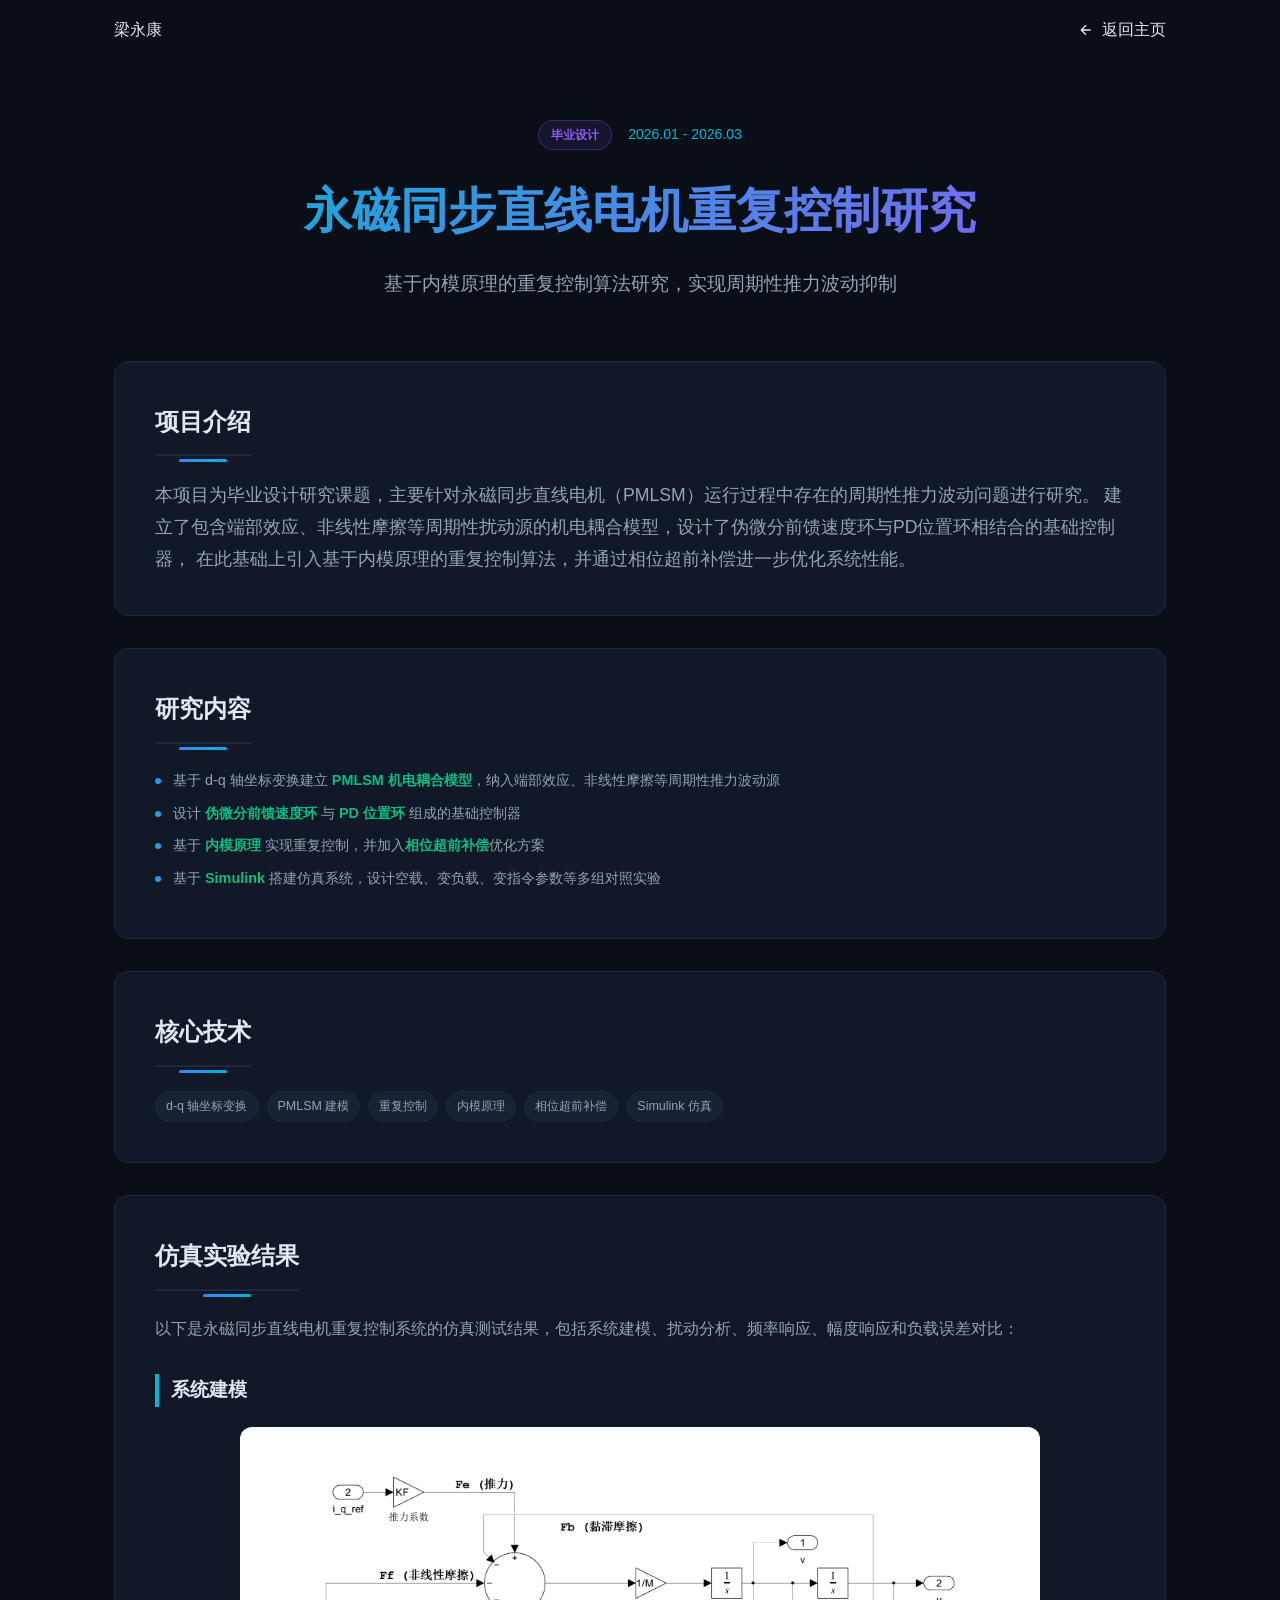
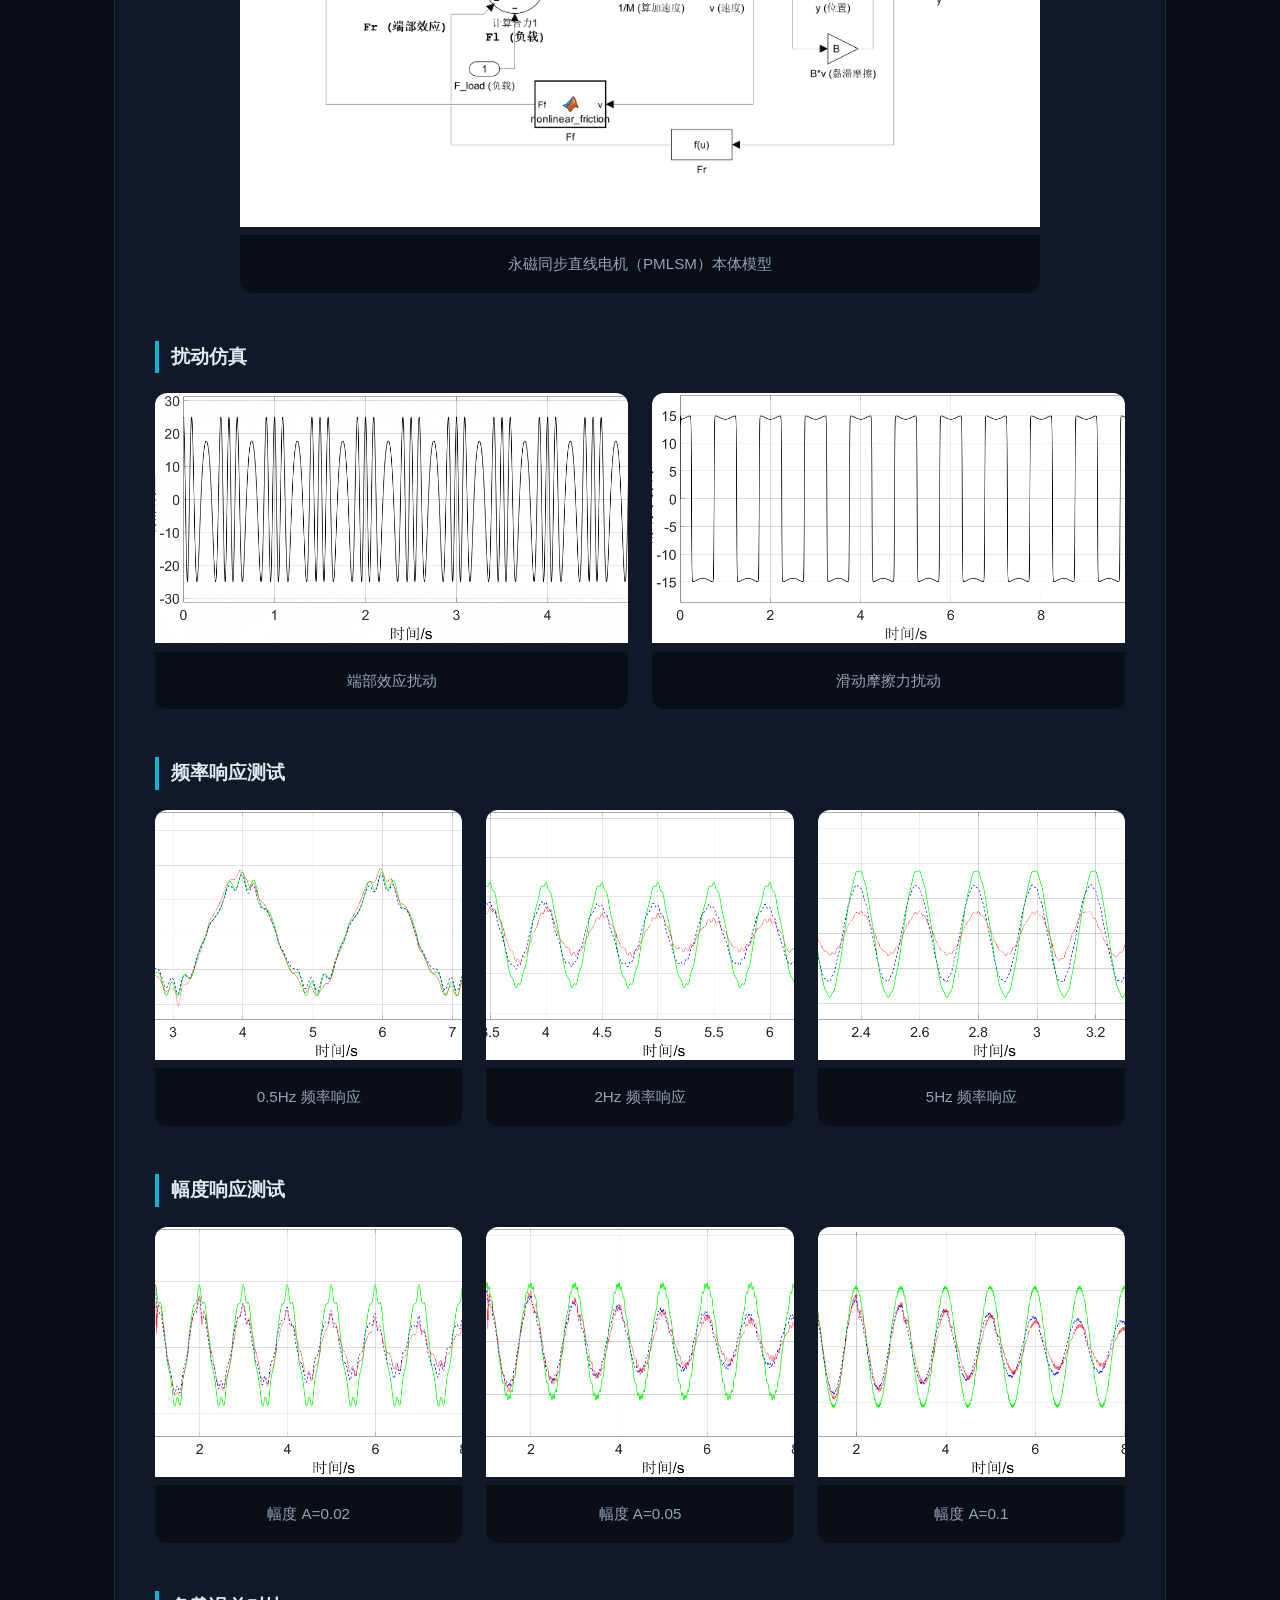
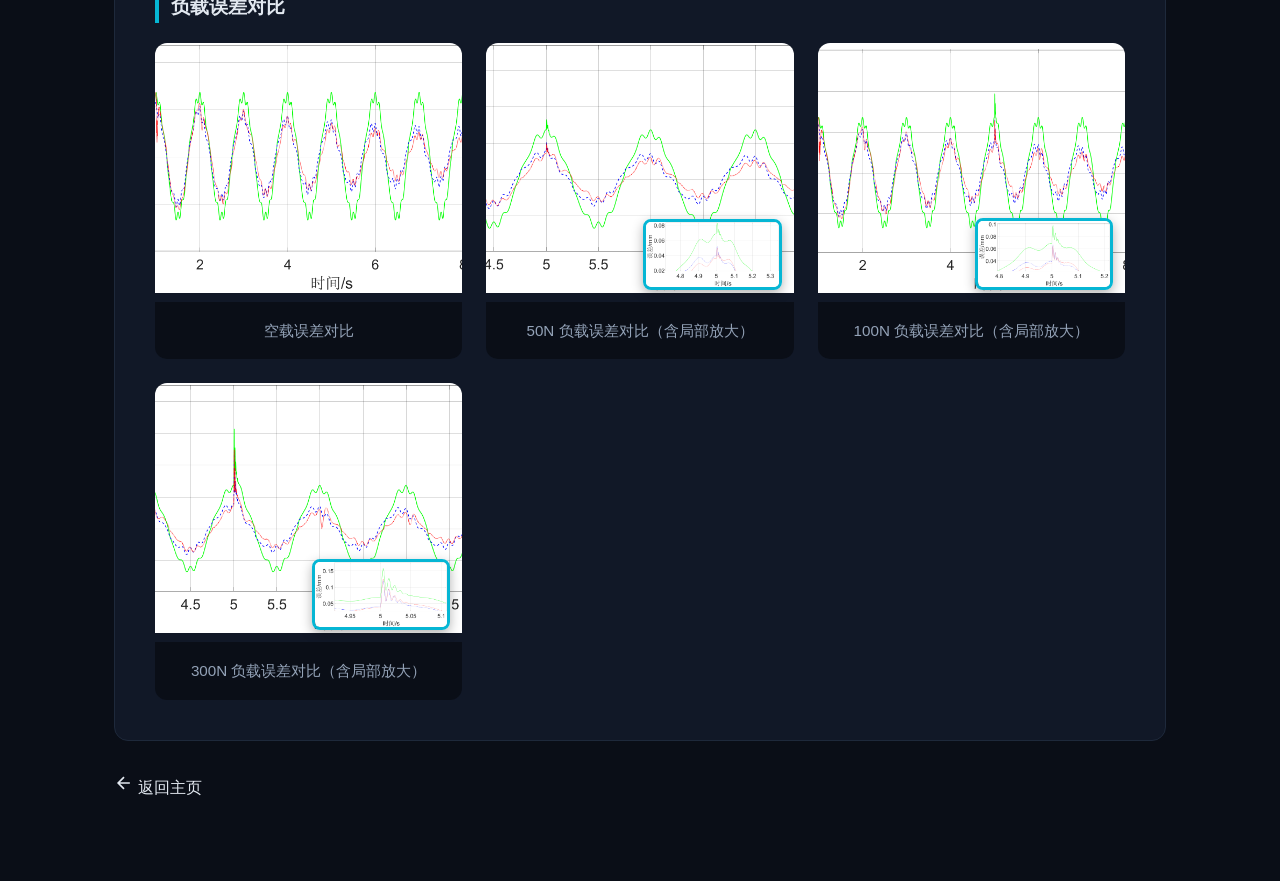
==== project1.html @ d6ea98b3 "Initial commit: Personal portfolio website" ====
<!DOCTYPE html>
<html lang="zh-CN">
<head>
    <meta charset="UTF-8">
    <meta name="viewport" content="width=device-width, initial-scale=1.0">
    <title>永磁同步直线电机重复控制研究 - 项目详情</title>
    <link rel="stylesheet" href="css/style.css">
    <link rel="stylesheet" href="css/project-detail.css">
</head>
<body>
    <!-- 导航栏 -->
    <nav class="navbar">
        <div class="container">
            <div class="nav-content">
                <a href="index.html" class="logo">
                    <span class="logo-text">梁永康</span>
                </a>
                <a href="index.html" class="btn btn-secondary">
                    <svg viewBox="0 0 24 24" width="16" height="16" fill="none" stroke="currentColor" stroke-width="2">
                        <path d="M19 12H5M12 19l-7-7 7-7"/>
                    </svg>
                    返回主页
                </a>
            </div>
        </div>
    </nav>

    <!-- 项目详情 -->
    <section class="project-detail-section">
        <div class="container">
            <!-- 项目标题 -->
            <div class="project-detail-header">
                <div class="project-meta">
                    <span class="project-role">毕业设计</span>
                    <span class="project-date">2026.01 - 2026.03</span>
                </div>
                <h1 class="project-detail-title">永磁同步直线电机重复控制研究</h1>
                <p class="project-detail-subtitle">基于内模原理的重复控制算法研究，实现周期性推力波动抑制</p>
            </div>

            <!-- 项目介绍 -->
            <div class="project-detail-card card">
                <h2 class="section-title">项目介绍</h2>
                <p class="project-description">
                    本项目为毕业设计研究课题，主要针对永磁同步直线电机（PMLSM）运行过程中存在的周期性推力波动问题进行研究。
                    建立了包含端部效应、非线性摩擦等周期性扰动源的机电耦合模型，设计了伪微分前馈速度环与PD位置环相结合的基础控制器，
                    在此基础上引入基于内模原理的重复控制算法，并通过相位超前补偿进一步优化系统性能。
                </p>
            </div>

            <!-- 项目职责 -->
            <div class="project-detail-card card">
                <h2 class="section-title">研究内容</h2>
                <ul class="project-list">
                    <li>基于 d-q 轴坐标变换建立 <span class="highlight">PMLSM 机电耦合模型</span>，纳入端部效应、非线性摩擦等周期性推力波动源</li>
                    <li>设计 <span class="highlight">伪微分前馈速度环</span> 与 <span class="highlight">PD 位置环</span> 组成的基础控制器</li>
                    <li>基于 <span class="highlight">内模原理</span> 实现重复控制，并加入<span class="highlight">相位超前补偿</span>优化方案</li>
                    <li>基于 <span class="highlight">Simulink</span> 搭建仿真系统，设计空载、变负载、变指令参数等多组对照实验</li>
                </ul>
            </div>

            <!-- 核心技术 -->
            <div class="project-detail-card card">
                <h2 class="section-title">核心技术</h2>
                <div class="tech-tags">
                    <span class="tech-tag">d-q 轴坐标变换</span>
                    <span class="tech-tag">PMLSM 建模</span>
                    <span class="tech-tag">重复控制</span>
                    <span class="tech-tag">内模原理</span>
                    <span class="tech-tag">相位超前补偿</span>
                    <span class="tech-tag">Simulink 仿真</span>
                </div>
            </div>

            <!-- 项目成果展示 -->
            <div class="project-detail-card card">
                <h2 class="section-title">仿真实验结果</h2>
                <p class="result-description">以下是永磁同步直线电机重复控制系统的仿真测试结果，包括系统建模、扰动分析、频率响应、幅度响应和负载误差对比：</p>
                
                <div class="project-gallery">
                    <!-- 系统建模 -->
                    <div class="gallery-group">
                        <h3 class="gallery-group-title">系统建模</h3>
                        <div class="gallery-grid gallery-grid-single">
                            <div class="gallery-item">
                                <img src="assets/project1/PMLSM_Plant.png" alt="永磁同步直线电机本体模型" class="gallery-image">
                                <p class="gallery-caption">永磁同步直线电机（PMLSM）本体模型</p>
                            </div>
                        </div>
                    </div>

                    <!-- 扰动分析 -->
                    <div class="gallery-group">
                        <h3 class="gallery-group-title">扰动仿真</h3>
                        <div class="gallery-grid">
                            <div class="gallery-item">
                                <img src="assets/project1/端部效应扰动.png" alt="端部效应扰动" class="gallery-image">
                                <p class="gallery-caption">端部效应扰动</p>
                            </div>
                            <div class="gallery-item">
                                <img src="assets/project1/滑动摩擦力扰动.png" alt="滑动摩擦力扰动" class="gallery-image">
                                <p class="gallery-caption">滑动摩擦力扰动</p>
                            </div>
                        </div>
                    </div>

                    <!-- 频率响应测试 -->
                    <div class="gallery-group">
                        <h3 class="gallery-group-title">频率响应测试</h3>
                        <div class="gallery-grid">
                            <div class="gallery-item">
                                <img src="assets/project1/0.5hz.png" alt="0.5Hz频率测试" class="gallery-image">
                                <p class="gallery-caption">0.5Hz 频率响应</p>
                            </div>
                            <div class="gallery-item">
                                <img src="assets/project1/2hz.png" alt="2Hz频率测试" class="gallery-image">
                                <p class="gallery-caption">2Hz 频率响应</p>
                            </div>
                            <div class="gallery-item">
                                <img src="assets/project1/5hz.png" alt="5Hz频率测试" class="gallery-image">
                                <p class="gallery-caption">5Hz 频率响应</p>
                            </div>
                        </div>
                    </div>

                    <!-- 幅度测试 -->
                    <div class="gallery-group">
                        <h3 class="gallery-group-title">幅度响应测试</h3>
                        <div class="gallery-grid">
                            <div class="gallery-item">
                                <img src="assets/project1/A=0.02.png" alt="A=0.02幅度测试" class="gallery-image">
                                <p class="gallery-caption">幅度 A=0.02</p>
                            </div>
                            <div class="gallery-item">
                                <img src="assets/project1/A=0.05.png" alt="A=0.05幅度测试" class="gallery-image">
                                <p class="gallery-caption">幅度 A=0.05</p>
                            </div>
                            <div class="gallery-item">
                                <img src="assets/project1/A=0.1.png" alt="A=0.1幅度测试" class="gallery-image">
                                <p class="gallery-caption">幅度 A=0.1</p>
                            </div>
                        </div>
                    </div>

                    <!-- 负载误差对比 -->
                    <div class="gallery-group">
                        <h3 class="gallery-group-title">负载误差对比</h3>
                        <div class="gallery-grid">
                            <div class="gallery-item">
                                <img src="assets/project1/空载误差对比.png" alt="空载误差对比" class="gallery-image">
                                <p class="gallery-caption">空载误差对比</p>
                            </div>
                            <div class="gallery-item">
                                <div class="image-with-zoom">
                                    <img src="assets/project1/50N_误差对比.png" alt="50N负载误差对比" class="gallery-image">
                                    <img src="assets/project1/50N_误差对比_局部放大.png" alt="50N局部放大" class="zoom-image">
                                </div>
                                <p class="gallery-caption">50N 负载误差对比（含局部放大）</p>
                            </div>
                            <div class="gallery-item">
                                <div class="image-with-zoom">
                                    <img src="assets/project1/100N_误差对比.png" alt="100N负载误差对比" class="gallery-image">
                                    <img src="assets/project1/100N_误差对比_局部放大.png" alt="100N局部放大" class="zoom-image">
                                </div>
                                <p class="gallery-caption">100N 负载误差对比（含局部放大）</p>
                            </div>
                            <div class="gallery-item">
                                <div class="image-with-zoom">
                                    <img src="assets/project1/300N_误差对比.png" alt="300N负载误差对比" class="gallery-image">
                                    <img src="assets/project1/300N_误差对比_局部放大.png" alt="300N局部放大" class="zoom-image">
                                </div>
                                <p class="gallery-caption">300N 负载误差对比（含局部放大）</p>
                            </div>
                        </div>
                    </div>
                </div>
            </div>

            <!-- 返回按钮 -->
            <div class="text-center mt-8">
                <a href="index.html" class="btn btn-primary">
                    <svg viewBox="0 0 24 24" width="20" height="20" fill="none" stroke="currentColor" stroke-width="2">
                        <path d="M19 12H5M12 19l-7-7 7-7"/>
                    </svg>
                    返回主页
                </a>
            </div>
        </div>
    </section>

    <!-- 图片预览模态框 -->
    <div class="modal-overlay" id="imageModal">
        <div class="modal-content">
            <button class="modal-close" id="modalClose">&times;</button>
            <img id="modalImage" src="" alt="图片预览">
        </div>
    </div>

    <script src="js/main.js"></script>
    <script src="js/project-detail.js"></script>
</body>
</html>
---- css/style.css ----
:root {
    --bg-primary: #0a0e17;
    --bg-secondary: #111827;
    --bg-card: #111827;
    --bg-card-hover: #1a2235;
    --border-color: #1e293b;
    --border-hover: #334155;
    --text-primary: #e2e8f0;
    --text-secondary: #94a3b8;
    --text-muted: #64748b;
    --accent-blue: #3b82f6;
    --accent-cyan: #06b6d4;
    --accent-green: #10b981;
    --accent-purple: #8b5cf6;
    --gradient-start: #3b82f6;
    --gradient-end: #06b6d4;
    --shadow-sm: 0 1px 2px rgba(0, 0, 0, 0.3);
    --shadow-md: 0 4px 6px -1px rgba(0, 0, 0, 0.4), 0 2px 4px -2px rgba(0, 0, 0, 0.3);
    --shadow-lg: 0 10px 15px -3px rgba(0, 0, 0, 0.5), 0 4px 6px -4px rgba(0, 0, 0, 0.4);
    --radius-sm: 6px;
    --radius-md: 10px;
    --radius-lg: 14px;
    --transition-fast: 0.2s ease;
    --transition-normal: 0.3s ease;
    --transition-slow: 0.5s ease;
}

* {
    margin: 0;
    padding: 0;
    box-sizing: border-box;
}

html {
    scroll-behavior: smooth;
    scroll-padding-top: 80px;
}

body {
    font-family: 'Inter', -apple-system, BlinkMacSystemFont, 'Segoe UI', 'PingFang SC', 'Microsoft YaHei', sans-serif;
    background-color: var(--bg-primary);
    color: var(--text-primary);
    line-height: 1.7;
    overflow-x: hidden;
    -webkit-font-smoothing: antialiased;
}

a {
    color: inherit;
    text-decoration: none;
}

ul {
    list-style: none;
}

img {
    max-width: 100%;
    height: auto;
}

.container {
    max-width: 1100px;
    margin: 0 auto;
    padding: 0 24px;
}

.section {
    padding: 80px 0;
}

.section-alt {
    background-color: var(--bg-secondary);
}

.section-header {
    text-align: center;
    margin-bottom: 48px;
}

.section-tag {
    display: inline-block;
    font-size: 0.75rem;
    font-weight: 600;
    letter-spacing: 0.15em;
    text-transform: uppercase;
    color: var(--accent-cyan);
    margin-bottom: 12px;
    padding: 4px 12px;
    border: 1px solid rgba(6, 182, 212, 0.3);
    border-radius: 999px;
}

.section-title {
    font-size: 2.25rem;
    font-weight: 700;
    color: var(--text-primary);
    position: relative;
    display: inline-block;
}

.section-title::after {
    content: '';
    position: absolute;
    bottom: -8px;
    left: 50%;
    transform: translateX(-50%);
    width: 48px;
    height: 3px;
    background: linear-gradient(90deg, var(--gradient-start), var(--gradient-end));
    border-radius: 2px;
}

.card {
    background-color: var(--bg-card);
    border: 1px solid var(--border-color);
    border-radius: var(--radius-lg);
    padding: 28px;
    transition: transform var(--transition-normal), box-shadow var(--transition-normal), border-color var(--transition-normal);
}

.card:hover {
    transform: translateY(-4px);
    box-shadow: var(--shadow-lg);
    border-color: var(--border-hover);
}

/* ========== 导航栏 ========== */
.navbar {
    position: fixed;
    top: 0;
    left: 0;
    right: 0;
    z-index: 1000;
    padding: 16px 0;
    transition: background-color var(--transition-normal), backdrop-filter var(--transition-normal), box-shadow var(--transition-normal);
}

.navbar.scrolled {
    background-color: rgba(10, 14, 23, 0.85);
    backdrop-filter: blur(12px);
    box-shadow: var(--shadow-md);
}

.nav-container {
    max-width: 1100px;
    margin: 0 auto;
    padding: 0 24px;
    display: flex;
    align-items: center;
    justify-content: space-between;
}

.nav-logo {
    display: flex;
    align-items: center;
    gap: 12px;
    font-size: 2.6rem;
    font-weight: 700;
    color: var(--text-primary);
    letter-spacing: -0.02em;
}

.logo-emoji {
    font-size: 2.8rem;
    animation: wave 2s ease-in-out infinite;
}

.logo-text {
    color: var(--text-primary);
}

@keyframes wave {
    0%, 100% {
        transform: rotate(0deg);
    }
    25% {
        transform: rotate(-15deg);
    }
    75% {
        transform: rotate(15deg);
    }
}

.nav-menu {
    display: flex;
    gap: 42px;
}

.nav-link {
    font-size: 1.4rem;
    font-weight: 500;
    color: var(--text-secondary);
    transition: color var(--transition-fast);
    position: relative;
}

.nav-link::after {
    content: '';
    position: absolute;
    bottom: -4px;
    left: 0;
    width: 0;
    height: 2px;
    background: linear-gradient(90deg, var(--gradient-start), var(--gradient-end));
    transition: width var(--transition-normal);
    border-radius: 1px;
}

.nav-link:hover {
    color: var(--text-primary);
}

.nav-link:hover::after {
    width: 100%;
}

.nav-toggle {
    display: none;
    background: none;
    border: none;
    cursor: pointer;
    padding: 8px;
    color: var(--text-primary);
}

.hamburger {
    display: block;
    width: 24px;
    height: 2px;
    background-color: currentColor;
    position: relative;
    transition: background-color var(--transition-fast);
}

.hamburger::before,
.hamburger::after {
    content: '';
    position: absolute;
    left: 0;
    width: 100%;
    height: 2px;
    background-color: currentColor;
    transition: transform var(--transition-fast);
}

.hamburger::before {
    top: -7px;
}

.hamburger::after {
    top: 7px;
}

.nav-toggle.active .hamburger {
    background-color: transparent;
}

.nav-toggle.active .hamburger::before {
    transform: translateY(7px) rotate(45deg);
}

.nav-toggle.active .hamburger::after {
    transform: translateY(-7px) rotate(-45deg);
}

/* ========== Hero ========== */
.hero {
    min-height: 100vh;
    display: flex;
    align-items: center;
    justify-content: center;
    position: relative;
    padding: 100px 24px 60px;
    overflow: hidden;
}

.hero-bg {
    position: absolute;
    inset: 0;
    background: radial-gradient(ellipse at 20% 50%, rgba(59, 130, 246, 0.08) 0%, transparent 50%),
                radial-gradient(ellipse at 80% 20%, rgba(6, 182, 212, 0.06) 0%, transparent 50%),
                radial-gradient(ellipse at 50% 80%, rgba(139, 92, 246, 0.05) 0%, transparent 50%);
    pointer-events: none;
}

.hero-inner {
    display: flex;
    align-items: center;
    justify-content: center;
    gap: 60px;
    max-width: 1000px;
    width: 100%;
    position: relative;
    z-index: 1;
}

.hero-content {
    text-align: left;
    flex: 1;
    max-width: 600px;
}

.hero-avatar {
    flex-shrink: 0;
}

.hero-avatar img {
    width: 360px;
    height: 480px;
    object-fit: cover;
    border-radius: var(--radius-lg);
    border: 2px solid var(--border-color);
    box-shadow: var(--shadow-lg);
    transition: transform var(--transition-normal), box-shadow var(--transition-normal), border-color var(--transition-normal);
}

.hero-avatar img:hover {
    transform: translateY(-4px);
    border-color: var(--accent-blue);
    box-shadow: 0 20px 40px rgba(59, 130, 246, 0.2);
}

.hero-badge {
    display: inline-block;
    font-size: 1rem;
    font-weight: 500;
    color: var(--accent-cyan);
    padding: 8px 20px;
    border: 1px solid rgba(6, 182, 212, 0.3);
    border-radius: 999px;
    margin-bottom: 28px;
    letter-spacing: 0.05em;
}

.hero-title {
    font-size: 4.5rem;
    font-weight: 800;
    margin-bottom: 20px;
    letter-spacing: -0.03em;
}

.gradient-text {
    background: linear-gradient(135deg, var(--gradient-start), var(--gradient-end));
    -webkit-background-clip: text;
    -webkit-text-fill-color: transparent;
    background-clip: text;
}

.hero-subtitle {
    font-size: 1.25rem;
    color: var(--text-secondary);
    max-width: 700px;
    margin-bottom: 32px;
    line-height: 1.8;
}

.hero-tags {
    display: flex;
    flex-wrap: wrap;
    gap: 12px;
    margin-bottom: 40px;
}

.tag {
    font-size: 0.9rem;
    font-weight: 500;
    color: var(--text-secondary);
    padding: 7px 18px;
    background-color: rgba(30, 41, 59, 0.6);
    border: 1px solid var(--border-color);
    border-radius: 999px;
    transition: all var(--transition-fast);
}

.tag:hover {
    border-color: var(--accent-blue);
    color: var(--text-primary);
    background-color: rgba(59, 130, 246, 0.1);
}

/* Hero 核心优势 */
.hero-highlights {
    display: flex;
    flex-wrap: wrap;
    gap: 12px;
    margin-bottom: 24px;
}

.highlight-item {
    display: inline-flex;
    align-items: center;
    gap: 8px;
    font-size: 0.875rem;
    font-weight: 500;
    color: var(--text-secondary);
    padding: 8px 16px;
    background: linear-gradient(135deg, rgba(59, 130, 246, 0.1), rgba(6, 182, 212, 0.1));
    border: 1px solid rgba(59, 130, 246, 0.2);
    border-radius: var(--radius-md);
    transition: all var(--transition-fast);
}

.highlight-item:hover {
    border-color: var(--accent-blue);
    color: var(--text-primary);
    transform: translateY(-2px);
}

.highlight-item svg {
    flex-shrink: 0;
    color: var(--accent-cyan);
}

/* Hero 统计数据 */
.hero-stats {
    display: flex;
    gap: 24px;
    margin-bottom: 32px;
    padding: 20px 24px;
    background-color: rgba(30, 41, 59, 0.4);
    border: 1px solid var(--border-color);
    border-radius: var(--radius-lg);
}

.stat-box {
    display: flex;
    flex-direction: column;
    align-items: center;
    padding: 0 20px;
    border-right: 1px solid var(--border-color);
}

.stat-box:last-child {
    border-right: none;
}

.stat-number {
    font-size: 1.75rem;
    font-weight: 700;
    background: linear-gradient(135deg, var(--gradient-start), var(--gradient-end));
    -webkit-background-clip: text;
    -webkit-text-fill-color: transparent;
    background-clip: text;
    line-height: 1.2;
}

.stat-label {
    font-size: 0.8rem;
    color: var(--text-muted);
    margin-top: 4px;
}

.hero-links {
    display: flex;
    flex-wrap: wrap;
    gap: 14px;
    margin-top: 24px;
}

/* 英雄区背景 - 原始样式 */
.hero {
    background: linear-gradient(135deg, #0f1419 0%, #1a1f2e 50%, #0f1419 100%);
}

.hero::before {
    content: '';
    position: absolute;
    top: 0;
    left: 0;
    right: 0;
    bottom: 0;
    background: 
        linear-gradient(90deg, rgba(0, 255, 245, 0.03) 1px, transparent 1px),
        linear-gradient(rgba(0, 255, 245, 0.03) 1px, transparent 1px);
    background-size: 50px 50px;
    pointer-events: none;
}

.hero::after {
    content: '';
    position: absolute;
    top: 0;
    left: 0;
    right: 0;
    bottom: 0;
    background: 
        radial-gradient(ellipse at 30% 70%, rgba(0, 255, 245, 0.05) 0%, transparent 50%),
        radial-gradient(ellipse at 70% 30%, rgba(0, 180, 216, 0.05) 0%, transparent 50%);
    pointer-events: none;
}

.hero-link {
    display: inline-flex;
    align-items: center;
    gap: 8px;
    font-size: 0.875rem;
    font-weight: 500;
    color: var(--text-secondary);
    padding: 10px 20px;
    border: 1px solid var(--border-color);
    border-radius: var(--radius-md);
    transition: all var(--transition-fast);
    cursor: pointer;
}

.hero-link:hover {
    border-color: var(--accent-blue);
    color: var(--text-primary);
    background-color: rgba(59, 130, 246, 0.1);
    transform: translateY(-2px);
}

.hero-link svg {
    flex-shrink: 0;
}

.tooltip {
    position: relative;
}

.tooltip::after {
    content: attr(data-tooltip);
    position: absolute;
    bottom: calc(100% + 10px);
    left: 50%;
    transform: translateX(-50%) scale(0.95);
    padding: 8px 14px;
    background-color: var(--bg-card);
    border: 1px solid var(--border-hover);
    border-radius: var(--radius-sm);
    font-size: 0.8rem;
    color: var(--text-primary);
    white-space: nowrap;
    opacity: 0;
    visibility: hidden;
    pointer-events: none;
    transition: opacity var(--transition-fast), transform var(--transition-fast), visibility var(--transition-fast);
    box-shadow: var(--shadow-md);
    z-index: 10;
}

.tooltip::before {
    content: '';
    position: absolute;
    bottom: calc(100% + 5px);
    left: 50%;
    transform: translateX(-50%) scale(0.95);
    width: 8px;
    height: 8px;
    background-color: var(--bg-card);
    border-right: 1px solid var(--border-hover);
    border-bottom: 1px solid var(--border-hover);
    opacity: 0;
    visibility: hidden;
    transition: opacity var(--transition-fast), transform var(--transition-fast), visibility var(--transition-fast);
    z-index: 10;
    pointer-events: none;
}

.tooltip:hover::after,
.tooltip:hover::before {
    opacity: 1;
    visibility: visible;
    transform: translateX(-50%) scale(1);
}

.scroll-indicator {
    position: absolute;
    bottom: 32px;
    left: 50%;
    transform: translateX(-50%);
    opacity: 0.6;
}

.scroll-mouse {
    width: 22px;
    height: 36px;
    border: 2px solid var(--text-muted);
    border-radius: 12px;
    position: relative;
}

.scroll-wheel {
    width: 4px;
    height: 8px;
    background-color: var(--text-muted);
    border-radius: 2px;
    position: absolute;
    top: 6px;
    left: 50%;
    transform: translateX(-50%);
    animation: scroll-wheel 1.5s ease-in-out infinite;
}

@keyframes scroll-wheel {
    0%, 100% { opacity: 1; transform: translateX(-50%) translateY(0); }
    50% { opacity: 0.3; transform: translateX(-50%) translateY(6px); }
}

/* ========== 教育经历 - 时间轴 ========== */
.timeline {
    position: relative;
    padding-left: 32px;
}

.timeline::before {
    content: '';
    position: absolute;
    left: 6px;
    top: 8px;
    bottom: 8px;
    width: 2px;
    background: linear-gradient(180deg, var(--gradient-start), var(--gradient-end));
    border-radius: 1px;
}

.timeline-item {
    position: relative;
    margin-bottom: 32px;
}

.timeline-item:last-child {
    margin-bottom: 0;
}

.timeline-marker {
    position: absolute;
    left: -32px;
    top: 8px;
    width: 14px;
    height: 14px;
    background-color: var(--bg-primary);
    border: 3px solid var(--accent-blue);
    border-radius: 50%;
    transform: translateX(-3px);
}

.timeline-header {
    margin-bottom: 16px;
}

.timeline-title-row {
    display: flex;
    justify-content: space-between;
    align-items: flex-start;
    gap: 16px;
    flex-wrap: wrap;
    margin-bottom: 4px;
}

.timeline-title {
    font-size: 1.25rem;
    font-weight: 700;
    color: var(--text-primary);
}

.timeline-date {
    font-size: 0.875rem;
    font-weight: 500;
    color: var(--accent-cyan);
    white-space: nowrap;
}

.timeline-subtitle {
    font-size: 0.95rem;
    color: var(--text-secondary);
}

.status-badge {
    display: inline-block;
    font-size: 0.7rem;
    font-weight: 600;
    color: var(--accent-green);
    padding: 2px 8px;
    background-color: rgba(16, 185, 129, 0.1);
    border: 1px solid rgba(16, 185, 129, 0.3);
    border-radius: 999px;
    margin-left: 8px;
    vertical-align: middle;
}

.timeline-list {
    margin-top: 12px;
}

.timeline-list li {
    position: relative;
    padding-left: 18px;
    color: var(--text-secondary);
    font-size: 0.95rem;
    margin-bottom: 8px;
}

.timeline-list li::before {
    content: '';
    position: absolute;
    left: 0;
    top: 10px;
    width: 6px;
    height: 6px;
    background: linear-gradient(135deg, var(--gradient-start), var(--gradient-end));
    border-radius: 50%;
}

.timeline-list li strong {
    color: var(--text-primary);
}

.edu-stats {
    display: grid;
    grid-template-columns: repeat(4, 1fr);
    gap: 16px;
    margin: 20px 0;
    padding: 20px;
    background-color: rgba(30, 41, 59, 0.4);
    border-radius: var(--radius-md);
    border: 1px solid var(--border-color);
}

.stat-item {
    text-align: center;
}

.stat-value {
    display: block;
    font-size: 1.5rem;
    font-weight: 700;
    color: var(--accent-blue);
    line-height: 1.2;
}

.stat-label {
    font-size: 0.75rem;
    color: var(--text-muted);
    margin-top: 4px;
}

.courses {
    margin-top: 16px;
}

.courses-label {
    font-size: 0.875rem;
    font-weight: 600;
    color: var(--text-primary);
    margin-bottom: 10px;
}

.course-tags {
    display: flex;
    flex-wrap: wrap;
    gap: 8px;
}

.course-tag {
    font-size: 0.8rem;
    color: var(--text-secondary);
    padding: 4px 12px;
    background-color: rgba(30, 41, 59, 0.6);
    border: 1px solid var(--border-color);
    border-radius: 999px;
    transition: all var(--transition-fast);
}

.course-tag:hover {
    border-color: var(--accent-cyan);
    color: var(--text-primary);
}

/* ========== 实习经历卡片 ========== */
.card-header {
    margin-bottom: 20px;
    padding-bottom: 16px;
    border-bottom: 1px solid var(--border-color);
}

.card-title-row {
    display: flex;
    justify-content: space-between;
    align-items: flex-start;
    gap: 16px;
    flex-wrap: wrap;
    margin-bottom: 4px;
}

.card-title {
    font-size: 1.25rem;
    font-weight: 700;
    color: var(--text-primary);
}

.card-date {
    font-size: 0.875rem;
    font-weight: 500;
    color: var(--accent-cyan);
    white-space: nowrap;
}

.card-subtitle {
    font-size: 0.95rem;
    color: var(--text-secondary);
}

.card-body {
    display: grid;
    grid-template-columns: 1fr;
    gap: 24px;
}

.card-section-title {
    font-size: 0.95rem;
    font-weight: 600;
    color: var(--text-primary);
    margin-bottom: 12px;
    display: flex;
    align-items: center;
    gap: 8px;
}

.card-icon {
    display: inline-flex;
    align-items: center;
    justify-content: center;
    width: 28px;
    height: 28px;
    background: linear-gradient(135deg, var(--gradient-start), var(--gradient-end));
    border-radius: var(--radius-sm);
    color: white;
    flex-shrink: 0;
}

.card-list li {
    position: relative;
    padding-left: 18px;
    color: var(--text-secondary);
    font-size: 0.9rem;
    margin-bottom: 8px;
    line-height: 1.7;
}

.card-list li::before {
    content: '';
    position: absolute;
    left: 0;
    top: 10px;
    width: 6px;
    height: 6px;
    background: linear-gradient(135deg, var(--gradient-start), var(--gradient-end));
    border-radius: 50%;
}

.card-list li strong {
    color: var(--text-primary);
}

/* ========== 项目经历 ========== */
.projects-grid {
    display: grid;
    gap: 24px;
}

.project-card {
    padding: 28px;
}

.project-header {
    margin-bottom: 20px;
    padding-bottom: 16px;
    border-bottom: 1px solid var(--border-color);
}

.project-meta {
    display: flex;
    justify-content: space-between;
    align-items: center;
    gap: 12px;
    flex-wrap: wrap;
    margin-bottom: 8px;
}

.project-role {
    font-size: 0.75rem;
    font-weight: 600;
    color: var(--accent-purple);
    padding: 4px 12px;
    background-color: rgba(139, 92, 246, 0.1);
    border: 1px solid rgba(139, 92, 246, 0.3);
    border-radius: 999px;
}

.project-date {
    font-size: 0.875rem;
    font-weight: 500;
    color: var(--accent-cyan);
}

.project-title {
    font-size: 1.2rem;
    font-weight: 700;
    color: var(--text-primary);
}

.project-body {
    display: grid;
    grid-template-columns: 1fr;
    gap: 20px;
}

.project-section-title {
    font-size: 0.95rem;
    font-weight: 600;
    color: var(--text-primary);
    margin-bottom: 12px;
}

.project-list li {
    position: relative;
    padding-left: 18px;
    color: var(--text-secondary);
    font-size: 0.9rem;
    margin-bottom: 8px;
    line-height: 1.7;
}

.project-list li::before {
    content: '';
    position: absolute;
    left: 0;
    top: 10px;
    width: 6px;
    height: 6px;
    background: linear-gradient(135deg, var(--gradient-start), var(--gradient-end));
    border-radius: 50%;
}

.additional-projects {
    display: none;
    opacity: 0;
    transform: translateY(20px);
    transition: all var(--transition-normal);
}

.additional-projects.show {
    display: block;
    opacity: 1 !important;
    transform: translateY(0);
}

#showMoreBtn {
    display: inline-flex;
    align-items: center;
    gap: 8px;
    padding: 14px 28px;
    font-size: 1rem;
    font-weight: 600;
    color: var(--text-primary);
    background: linear-gradient(135deg, var(--gradient-start), var(--gradient-end));
    border: none;
    border-radius: var(--radius-md);
    cursor: pointer;
    transition: all var(--transition-fast);
    margin-top: 16px;
}

#showMoreBtn:hover {
    transform: translateY(-2px);
    box-shadow: var(--shadow-lg);
}

#showMoreBtn.active {
    background: var(--bg-card);
    border: 1px solid var(--border-color);
}

#showMoreBtn.active:hover {
    border-color: var(--border-hover);
}

#moreArrow {
    transition: transform var(--transition-fast);
}

#showMoreBtn.active #moreArrow {
    transform: rotate(180deg);
}

.project-result p {
    color: var(--text-secondary);
    font-size: 0.9rem;
    line-height: 1.7;
}

.project-action {
    margin-top: 24px;
    padding-top: 20px;
    border-top: 1px solid var(--border-color);
    display: flex;
    justify-content: flex-end;
}

.btn-sm {
    padding: 8px 20px;
    font-size: 0.9rem;
}

.highlight {
    color: var(--accent-green);
    font-weight: 600;
}

.tech-tags {
    display: flex;
    flex-wrap: wrap;
    gap: 8px;
}

.tech-tag {
    font-size: 0.78rem;
    color: var(--text-secondary);
    padding: 4px 10px;
    background-color: rgba(30, 41, 59, 0.6);
    border: 1px solid var(--border-color);
    border-radius: 999px;
    transition: all var(--transition-fast);
}

.tech-tag:hover {
    border-color: var(--accent-blue);
    color: var(--text-primary);
    background-color: rgba(59, 130, 246, 0.1);
}

/* ========== 荣誉奖励 ========== */
.honors-grid {
    display: grid;
    grid-template-columns: repeat(3, 1fr);
    gap: 20px;
}

.honor-card {
    text-align: center;
    padding: 28px;
}

.honor-level {
    margin-bottom: 12px;
}

.honor-badge {
    display: inline-block;
    font-size: 0.7rem;
    font-weight: 700;
    padding: 4px 12px;
    border-radius: 999px;
    letter-spacing: 0.05em;
}

.honor-national {
    color: #f59e0b;
    background-color: rgba(245, 158, 11, 0.1);
    border: 1px solid rgba(245, 158, 11, 0.3);
}

.honor-provincial {
    color: var(--accent-cyan);
    background-color: rgba(6, 182, 212, 0.1);
    border: 1px solid rgba(6, 182, 212, 0.3);
}

.honor-title {
    font-size: 1.1rem;
    font-weight: 700;
    color: var(--text-primary);
    margin-bottom: 8px;
    line-height: 1.5;
}

.honor-date {
    font-size: 0.85rem;
    color: var(--text-muted);
}

/* ========== 专业技能 ========== */
.skills-grid {
    display: grid;
    grid-template-columns: repeat(2, 1fr);
    gap: 20px;
}

/* ========== 证书荣誉 ========== */
.certificates-grid {
    display: grid;
    grid-template-columns: repeat(2, 1fr);
    gap: 24px;
}

.certificate-card {
    padding: 0;
    overflow: hidden;
    display: flex;
    flex-direction: column;
}

.certificate-image {
    width: 100%;
    height: 200px;
    overflow: hidden;
}

.certificate-image img {
    width: 100%;
    height: 100%;
    object-fit: cover;
    transition: transform var(--transition-normal);
}

.certificate-card:hover .certificate-image img {
    transform: scale(1.05);
}

.certificate-info {
    padding: 20px;
}

.certificate-title {
    font-size: 1.125rem;
    font-weight: 600;
    margin-bottom: 8px;
    color: var(--text-primary);
}

.certificate-desc {
    font-size: 0.875rem;
    color: var(--text-secondary);
    line-height: 1.6;
    margin-bottom: 12px;
    display: -webkit-box;
    -webkit-line-clamp: 2;
    -webkit-box-orient: vertical;
    overflow: hidden;
}

.certificate-date {
    display: inline-block;
    font-size: 0.8rem;
    color: var(--accent-cyan);
    padding: 4px 12px;
    background-color: rgba(34, 211, 238, 0.1);
    border-radius: 999px;
}

.certificate-image {
    cursor: pointer;
}

/* ========== 图片预览模态框 ========== */
.modal-overlay {
    display: none;
    position: fixed;
    top: 0;
    left: 0;
    width: 100%;
    height: 100%;
    background-color: rgba(0, 0, 0, 0.9);
    z-index: 1000;
    justify-content: center;
    align-items: center;
    animation: fadeIn 0.3s ease;
}

.modal-overlay.active {
    display: flex;
}

.modal-content {
    position: relative;
    max-width: 90%;
    max-height: 90%;
    animation: zoomIn 0.3s ease;
}

.modal-close {
    position: absolute;
    top: -40px;
    right: 0;
    width: 40px;
    height: 40px;
    border: none;
    background-color: rgba(255, 255, 255, 0.2);
    color: white;
    font-size: 24px;
    cursor: pointer;
    border-radius: 50%;
    display: flex;
    align-items: center;
    justify-content: center;
    transition: background-color var(--transition-fast);
}

.modal-close:hover {
    background-color: rgba(255, 255, 255, 0.3);
}

.modal-content img {
    max-width: 100%;
    max-height: 85vh;
    object-fit: contain;
    border-radius: 8px;
}

@keyframes fadeIn {
    from { opacity: 0; }
    to { opacity: 1; }
}

@keyframes zoomIn {
    from { transform: scale(0.9); opacity: 0; }
    to { transform: scale(1); opacity: 1; }
}

.skill-card {
    padding: 28px;
}

.skill-icon {
    display: inline-flex;
    align-items: center;
    justify-content: center;
    width: 52px;
    height: 52px;
    background: linear-gradient(135deg, var(--gradient-start), var(--gradient-end));
    border-radius: var(--radius-md);
    color: white;
    margin-bottom: 16px;
}

.skill-title {
    font-size: 1.1rem;
    font-weight: 700;
    color: var(--text-primary);
    margin-bottom: 10px;
}

.skill-desc {
    font-size: 0.9rem;
    color: var(--text-secondary);
    line-height: 1.7;
}

/* ========== 页脚 ========== */
.footer {
    background-color: var(--bg-secondary);
    border-top: 1px solid var(--border-color);
    padding: 48px 0 24px;
}

.footer-content {
    display: flex;
    justify-content: space-between;
    align-items: center;
    flex-wrap: wrap;
    gap: 24px;
    margin-bottom: 32px;
    padding-bottom: 24px;
    border-bottom: 1px solid var(--border-color);
}

.footer-logo {
    font-size: 1.25rem;
    font-weight: 700;
    color: var(--text-primary);
}

.footer-tagline {
    font-size: 0.875rem;
    color: var(--text-muted);
    margin-top: 4px;
}

.footer-links {
    display: flex;
    gap: 20px;
    flex-wrap: wrap;
}

.footer-link {
    font-size: 0.875rem;
    color: var(--text-secondary);
    transition: color var(--transition-fast);
    cursor: pointer;
}

.footer-link:hover {
    color: var(--accent-blue);
}

.footer-bottom {
    text-align: center;
}

.footer-bottom p {
    font-size: 0.8rem;
    color: var(--text-muted);
}

/* ========== 回到顶部 ========== */
.back-to-top {
    position: fixed;
    bottom: 28px;
    right: 28px;
    width: 44px;
    height: 44px;
    background: linear-gradient(135deg, var(--gradient-start), var(--gradient-end));
    color: white;
    border: none;
    border-radius: 50%;
    cursor: pointer;
    display: flex;
    align-items: center;
    justify-content: center;
    opacity: 0;
    visibility: hidden;
    transform: translateY(10px);
    transition: opacity var(--transition-normal), visibility var(--transition-normal), transform var(--transition-normal);
    z-index: 999;
    box-shadow: var(--shadow-md);
}

.back-to-top.visible {
    opacity: 1;
    visibility: visible;
    transform: translateY(0);
}

.back-to-top:hover {
    transform: translateY(-3px);
    box-shadow: var(--shadow-lg);
}

/* ========== 滚动动画 ========== */
.animate-on-scroll {
    opacity: 0;
    transform: translateY(30px);
    transition: opacity 0.6s ease, transform 0.6s ease;
}

.animate-on-scroll.animated {
    opacity: 1;
    transform: translateY(0);
}

/* ========== 响应式 ========== */
@media (max-width: 900px) {
    .card-body,
    .project-body {
        grid-template-columns: 1fr;
    }

    .skills-grid {
        grid-template-columns: 1fr;
    }

    .certificates-grid {
        grid-template-columns: 1fr;
    }

    .honors-grid {
        grid-template-columns: repeat(2, 1fr);
    }

    .edu-stats {
        grid-template-columns: repeat(2, 1fr);
    }

    .hero-badge {
        justify-content: center;
    }

    .badge-number {
        font-size: 1.75rem;
    }

    .hero::after {
        font-size: 5rem;
        left: 5%;
    }
}

@media (max-width: 768px) {
    .nav-menu {
        position: fixed;
        top: 64px;
        left: 0;
        right: 0;
        background-color: rgba(10, 14, 23, 0.95);
        backdrop-filter: blur(12px);
        flex-direction: column;
        padding: 20px 24px;
        gap: 4px;
        border-bottom: 1px solid var(--border-color);
        transform: translateY(-100%);
        opacity: 0;
        visibility: hidden;
        transition: all var(--transition-normal);
    }

    .nav-menu.active {
        transform: translateY(0);
        opacity: 1;
        visibility: visible;
    }

    .nav-menu li {
        width: 100%;
    }

    .nav-link {
        display: block;
        padding: 10px 0;
        font-size: 1rem;
    }

    .nav-toggle {
        display: block;
    }

    .hero-inner {
        flex-direction: column;
        text-align: center;
        gap: 32px;
    }

    .hero-content {
        text-align: center;
    }

    .hero-avatar img {
        width: 280px;
        height: 374px;
    }

    .hero-links {
        justify-content: center;
    }

    .hero-title {
        font-size: 2.5rem;
    }

    .hero-subtitle {
        font-size: 1rem;
    }

    .section {
        padding: 60px 0;
    }

    .section-title {
        font-size: 1.75rem;
    }

    .timeline {
        padding-left: 24px;
    }

    .timeline-marker {
        left: -24px;
    }

    .honors-grid {
        grid-template-columns: 1fr;
    }

    .hero-links {
        flex-direction: column;
        align-items: center;
    }

    .hero-link {
        width: 100%;
        max-width: 260px;
        justify-content: center;
    }

    .hero-highlights {
        justify-content: center;
    }

    .hero-stats {
        flex-direction: column;
        gap: 16px;
        padding: 16px;
    }

    .stat-box {
        border-right: none;
        border-bottom: 1px solid var(--border-color);
        padding-bottom: 16px;
    }

    .stat-box:last-child {
        border-bottom: none;
        padding-bottom: 0;
    }

    .footer-content {
        flex-direction: column;
        text-align: center;
    }
}

@media (max-width: 480px) {
    .hero-title {
        font-size: 2rem;
    }

    .edu-stats {
        grid-template-columns: 1fr 1fr;
        gap: 12px;
        padding: 16px;
    }

    .stat-value {
        font-size: 1.25rem;
    }

    .card,
    .project-card,
    .skill-card,
    .honor-card {
        padding: 20px;
    }

    .container {
        padding: 0 16px;
    }

    .nav-container {
        padding: 0 16px;
    }

    .hero {
        padding: 100px 16px 60px;
    }
}
---- css/project-detail.css ----
/* ========== 项目详情页面样式 ========== */

.project-detail-section {
    padding: 120px 0 80px;
    min-height: 100vh;
}

.project-detail-header {
    text-align: center;
    margin-bottom: 60px;
}

.project-detail-header .project-meta {
    display: flex;
    justify-content: center;
    gap: 16px;
    margin-bottom: 20px;
}

.project-detail-title {
    font-size: 3rem;
    font-weight: 700;
    color: var(--text-primary);
    margin-bottom: 16px;
    background: linear-gradient(135deg, var(--accent-cyan), var(--accent-purple));
    -webkit-background-clip: text;
    -webkit-text-fill-color: transparent;
    background-clip: text;
}

.project-detail-subtitle {
    font-size: 1.2rem;
    color: var(--text-secondary);
    max-width: 600px;
    margin: 0 auto;
}

.project-detail-card {
    padding: 40px;
    margin-bottom: 32px;
}

.project-detail-card .section-title {
    font-size: 1.5rem;
    font-weight: 600;
    color: var(--text-primary);
    margin-bottom: 24px;
    padding-bottom: 12px;
    border-bottom: 2px solid var(--border-color);
}

.project-description {
    font-size: 1.1rem;
    line-height: 1.8;
    color: var(--text-secondary);
}

.result-description {
    font-size: 1rem;
    color: var(--text-secondary);
    margin-bottom: 32px;
}

/* ========== 项目图片展示 ========== */
.project-gallery {
    margin-top: 20px;
}

.gallery-group {
    margin-bottom: 48px;
}

.gallery-group:last-child {
    margin-bottom: 0;
}

.gallery-group-title {
    font-size: 1.2rem;
    font-weight: 600;
    color: var(--text-primary);
    margin-bottom: 20px;
    padding-left: 12px;
    border-left: 4px solid var(--accent-cyan);
}

.gallery-grid {
    display: grid;
    grid-template-columns: repeat(auto-fit, minmax(300px, 1fr));
    gap: 24px;
}

.gallery-item {
    background: var(--bg-secondary);
    border-radius: 12px;
    overflow: hidden;
    transition: transform var(--transition-normal), box-shadow var(--transition-normal);
}

.gallery-item:hover {
    transform: translateY(-4px);
    box-shadow: 0 12px 24px rgba(0, 0, 0, 0.15);
}

.gallery-image {
    width: 100%;
    height: 250px;
    object-fit: cover;
    cursor: pointer;
    transition: transform var(--transition-normal);
}

.gallery-item:hover .gallery-image {
    transform: scale(1.05);
}

/* 局部放大图叠加效果 */
.image-with-zoom {
    position: relative;
    overflow: hidden;
}

.image-with-zoom .gallery-image {
    width: 100%;
    height: 250px;
    object-fit: cover;
    cursor: pointer;
    transition: transform var(--transition-normal);
}

.image-with-zoom:hover .gallery-image {
    transform: scale(1.05);
}

/* 单列布局（用于系统模型图） */
.gallery-grid-single {
    grid-template-columns: 1fr;
    max-width: 800px;
    margin: 0 auto;
}

.gallery-grid-single .gallery-item .gallery-image {
    height: auto;
    max-height: 400px;
}

/* 视频容器样式 */
.video-container {
    position: relative;
    width: 100%;
    background: var(--bg-secondary);
    border-radius: 12px;
    overflow: hidden;
}

.video-container video {
    width: 100%;
    max-height: 500px;
    display: block;
    border-radius: 12px;
    cursor: pointer;
}

/* 自定义大号播放按钮覆盖层 */
.video-play-overlay {
    position: absolute;
    top: 0;
    left: 0;
    right: 0;
    bottom: 0;
    display: flex;
    align-items: center;
    justify-content: center;
    background: rgba(0, 0, 0, 0.35);
    cursor: pointer;
    transition: background 0.3s ease;
    z-index: 10;
    border-radius: 12px;
}

.video-container:hover .video-play-overlay {
    background: rgba(0, 0, 0, 0.45);
}

.video-play-overlay.hidden {
    display: none;
}

.play-button-large {
    width: 90px;
    height: 90px;
    background: linear-gradient(135deg, #00fff5, #00b4d8);
    border-radius: 50%;
    display: flex;
    align-items: center;
    justify-content: center;
    transition: all 0.3s ease;
    box-shadow: 0 6px 25px rgba(0, 255, 245, 0.5);
}

.video-play-overlay:hover .play-button-large {
    transform: scale(1.15);
    box-shadow: 0 8px 35px rgba(0, 255, 245, 0.7);
}

.play-button-large svg {
    width: 40px;
    height: 40px;
    fill: #0a0e17;
    margin-left: 6px;
}

/* 视频控制栏样式优化 */
.video-container video::-webkit-media-controls-panel {
    background: linear-gradient(transparent, rgba(0, 0, 0, 0.8));
}

.zoom-image {
    position: absolute;
    bottom: 12px;
    right: 12px;
    width: 45%;
    max-width: 200px;
    height: auto;
    border: 3px solid var(--accent-cyan);
    border-radius: 8px;
    box-shadow: 0 4px 12px rgba(0, 0, 0, 0.3);
    cursor: pointer;
    transition: transform var(--transition-fast), box-shadow var(--transition-fast);
}

.zoom-image:hover {
    transform: scale(1.15);
    box-shadow: 0 6px 16px rgba(34, 211, 238, 0.5);
    z-index: 10;
}

/* 鼠标悬停时放大局部图 */
.image-with-zoom:hover .zoom-image {
    transform: scale(1.1);
}

.gallery-caption {
    padding: 16px;
    font-size: 0.95rem;
    color: var(--text-secondary);
    text-align: center;
    background: var(--bg-primary);
}

/* ========== 导航栏返回按钮 ========== */
.nav-content {
    display: flex;
    justify-content: space-between;
    align-items: center;
}

.btn-secondary {
    display: flex;
    align-items: center;
    gap: 8px;
}

/* ========== 项目链接按钮 ========== */
.project-link {
    margin-top: 24px;
    padding-top: 20px;
    border-top: 1px solid var(--border-color);
    display: flex;
    justify-content: flex-start;
}

.btn-outline {
    background: transparent;
    border: 2px solid var(--accent-cyan);
    color: var(--accent-cyan);
    padding: 10px 24px;
    border-radius: 8px;
    font-weight: 500;
    display: inline-flex;
    align-items: center;
    gap: 8px;
    transition: all var(--transition-normal);
    text-decoration: none;
}

.btn-outline:hover {
    background: var(--accent-cyan);
    color: var(--bg-primary);
}

/* ========== 响应式设计 ========== */
@media (max-width: 768px) {
    .project-detail-section {
        padding: 100px 0 60px;
    }

    .project-detail-title {
        font-size: 2rem;
    }

    .project-detail-subtitle {
        font-size: 1rem;
    }

    .project-detail-card {
        padding: 24px;
    }

    .gallery-grid {
        grid-template-columns: 1fr;
    }

    .gallery-image {
        height: 200px;
    }
}
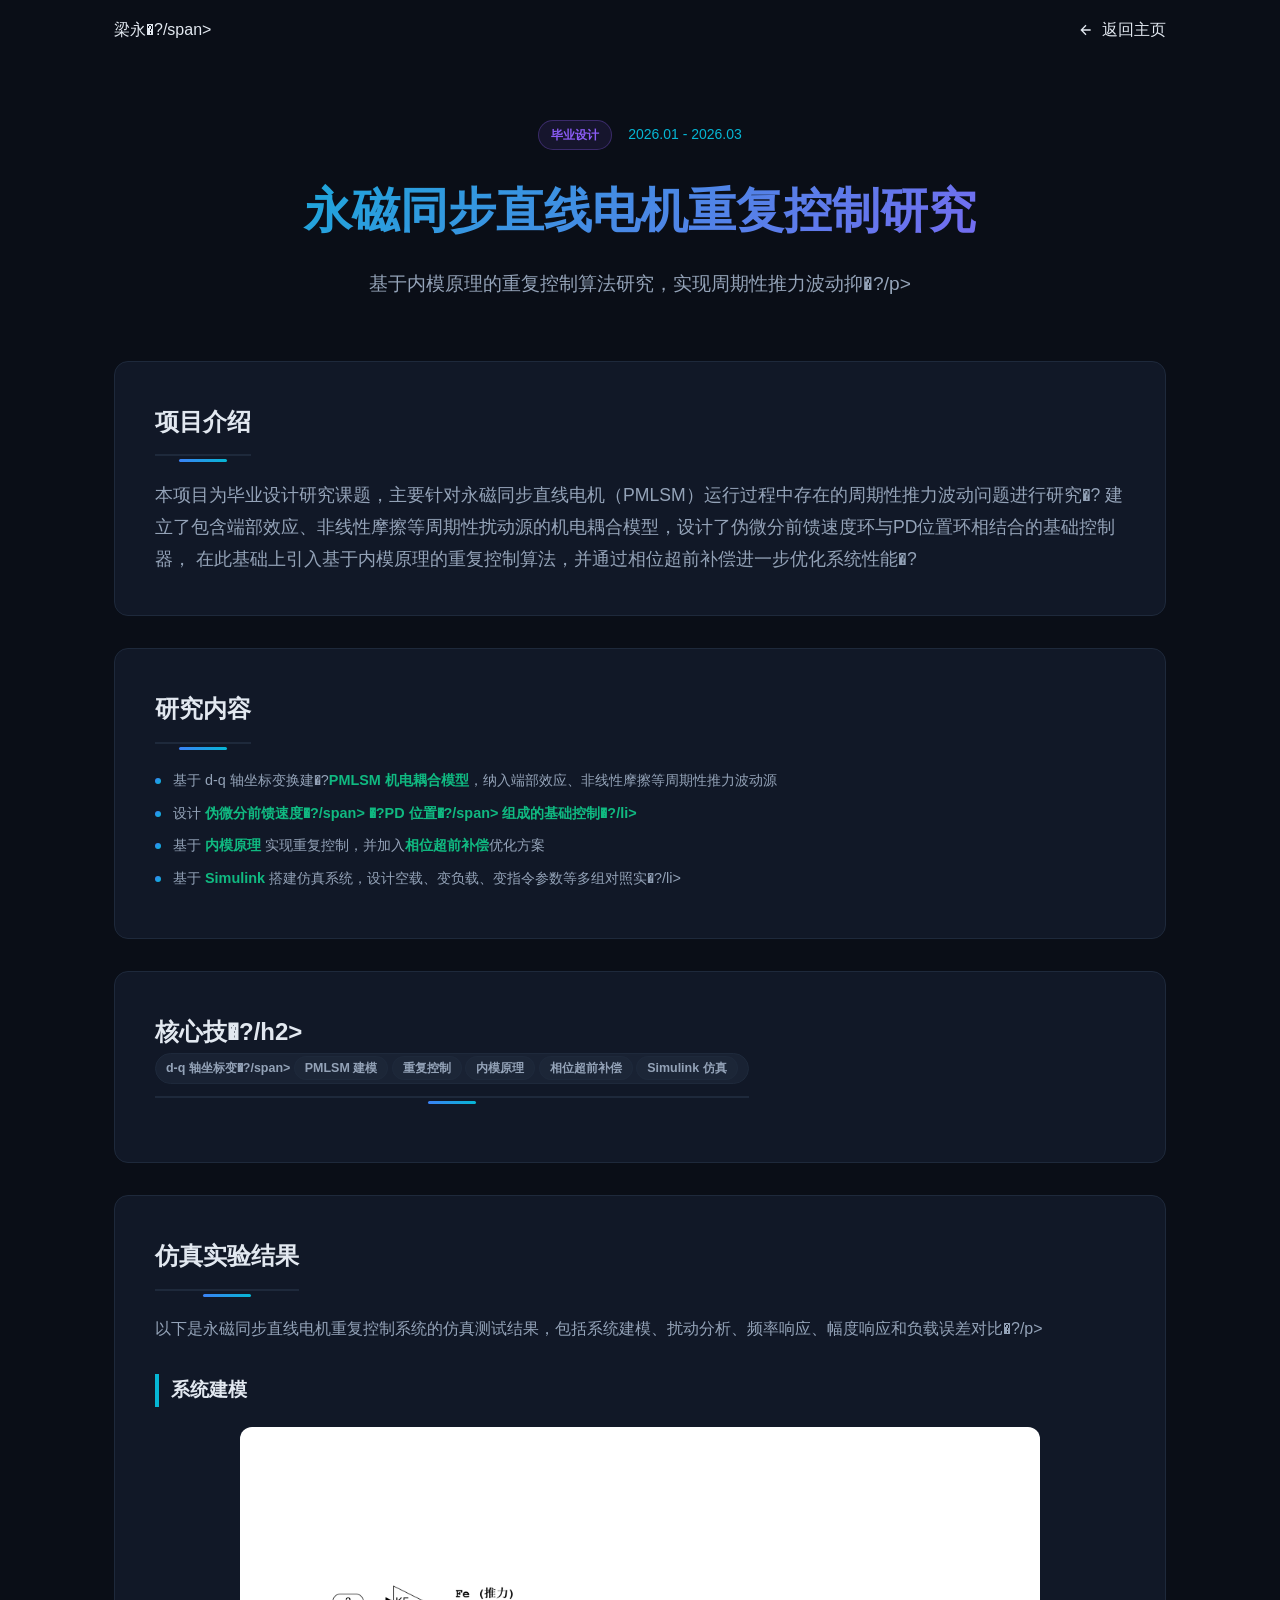
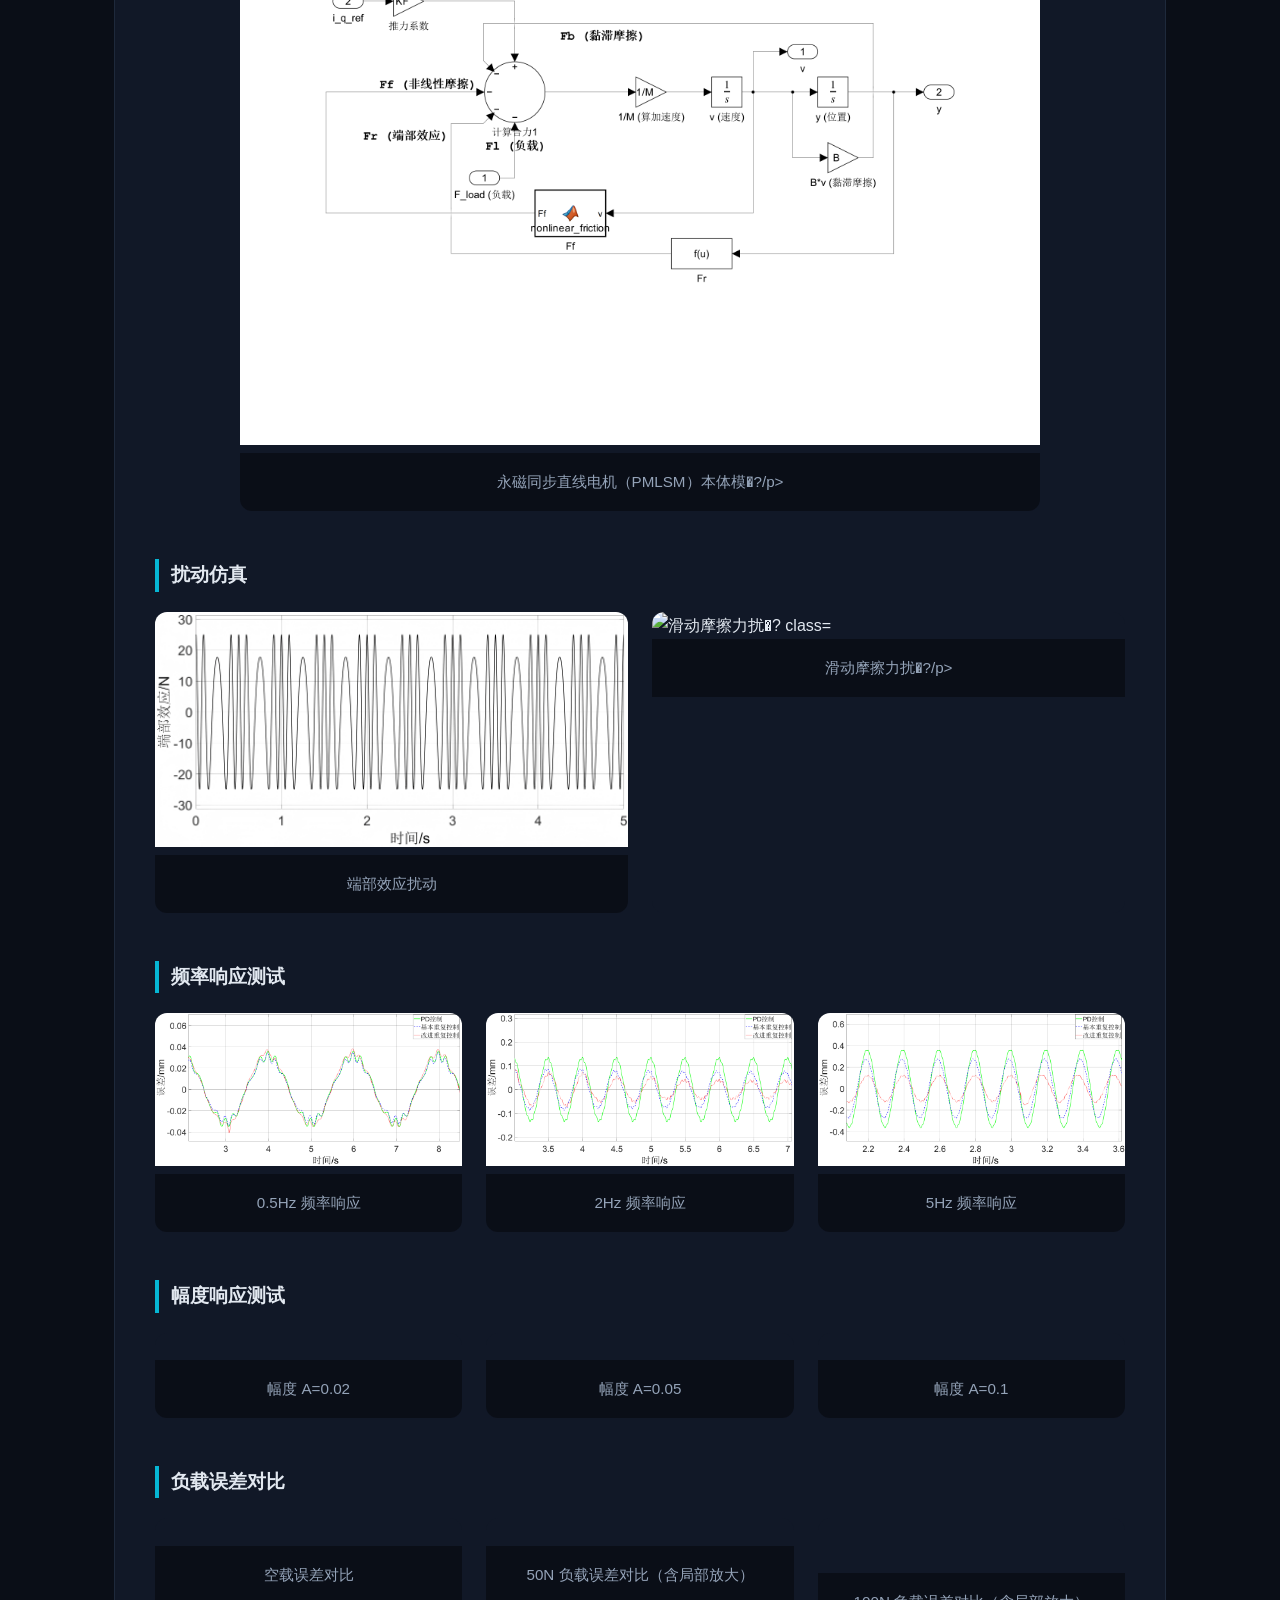
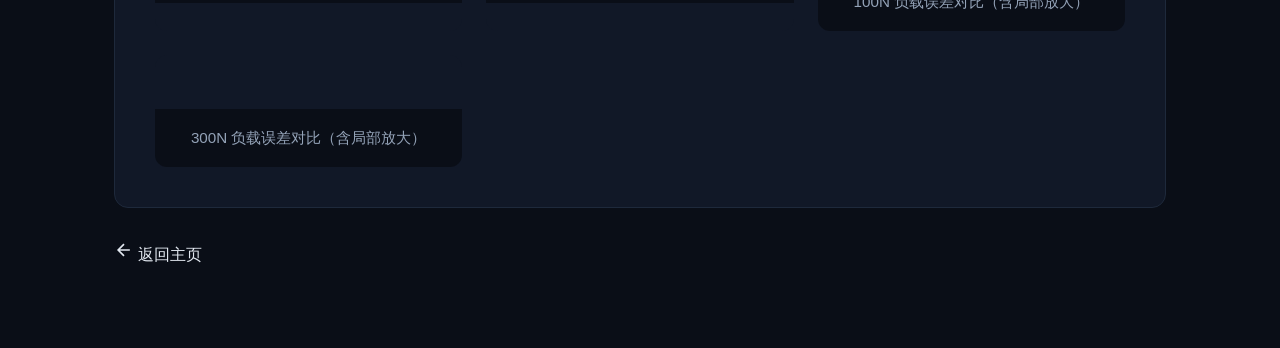
==== commit 413fe539: "优化：添加图片懒加载，提升首屏加载速度" ====
--- a/project1.html
+++ b/project1.html
@@ -8,12 +8,12 @@
     <link rel="stylesheet" href="css/project-detail.css">
 </head>
 <body>
-    <!-- 导航栏 -->
+    <!-- 导航�?-->
     <nav class="navbar">
         <div class="container">
             <div class="nav-content">
                 <a href="index.html" class="logo">
-                    <span class="logo-text">梁永康</span>
+                    <span class="logo-text">梁永�?/span>
                 </a>
                 <a href="index.html" class="btn btn-secondary">
                     <svg viewBox="0 0 24 24" width="16" height="16" fill="none" stroke="currentColor" stroke-width="2">
@@ -35,35 +35,33 @@
                     <span class="project-date">2026.01 - 2026.03</span>
                 </div>
                 <h1 class="project-detail-title">永磁同步直线电机重复控制研究</h1>
-                <p class="project-detail-subtitle">基于内模原理的重复控制算法研究，实现周期性推力波动抑制</p>
+                <p class="project-detail-subtitle">基于内模原理的重复控制算法研究，实现周期性推力波动抑�?/p>
             </div>
 
             <!-- 项目介绍 -->
             <div class="project-detail-card card">
                 <h2 class="section-title">项目介绍</h2>
                 <p class="project-description">
-                    本项目为毕业设计研究课题，主要针对永磁同步直线电机（PMLSM）运行过程中存在的周期性推力波动问题进行研究。
-                    建立了包含端部效应、非线性摩擦等周期性扰动源的机电耦合模型，设计了伪微分前馈速度环与PD位置环相结合的基础控制器，
-                    在此基础上引入基于内模原理的重复控制算法，并通过相位超前补偿进一步优化系统性能。
-                </p>
+                    本项目为毕业设计研究课题，主要针对永磁同步直线电机（PMLSM）运行过程中存在的周期性推力波动问题进行研究�?                    建立了包含端部效应、非线性摩擦等周期性扰动源的机电耦合模型，设计了伪微分前馈速度环与PD位置环相结合的基础控制器，
+                    在此基础上引入基于内模原理的重复控制算法，并通过相位超前补偿进一步优化系统性能�?                </p>
             </div>
 
             <!-- 项目职责 -->
             <div class="project-detail-card card">
                 <h2 class="section-title">研究内容</h2>
                 <ul class="project-list">
-                    <li>基于 d-q 轴坐标变换建立 <span class="highlight">PMLSM 机电耦合模型</span>，纳入端部效应、非线性摩擦等周期性推力波动源</li>
-                    <li>设计 <span class="highlight">伪微分前馈速度环</span> 与 <span class="highlight">PD 位置环</span> 组成的基础控制器</li>
+                    <li>基于 d-q 轴坐标变换建�?<span class="highlight">PMLSM 机电耦合模型</span>，纳入端部效应、非线性摩擦等周期性推力波动源</li>
+                    <li>设计 <span class="highlight">伪微分前馈速度�?/span> �?<span class="highlight">PD 位置�?/span> 组成的基础控制�?/li>
                     <li>基于 <span class="highlight">内模原理</span> 实现重复控制，并加入<span class="highlight">相位超前补偿</span>优化方案</li>
-                    <li>基于 <span class="highlight">Simulink</span> 搭建仿真系统，设计空载、变负载、变指令参数等多组对照实验</li>
+                    <li>基于 <span class="highlight">Simulink</span> 搭建仿真系统，设计空载、变负载、变指令参数等多组对照实�?/li>
                 </ul>
             </div>
 
-            <!-- 核心技术 -->
-            <div class="project-detail-card card">
-                <h2 class="section-title">核心技术</h2>
+            <!-- 核心技�?-->
+            <div class="project-detail-card card">
+                <h2 class="section-title">核心技�?/h2>
                 <div class="tech-tags">
-                    <span class="tech-tag">d-q 轴坐标变换</span>
+                    <span class="tech-tag">d-q 轴坐标变�?/span>
                     <span class="tech-tag">PMLSM 建模</span>
                     <span class="tech-tag">重复控制</span>
                     <span class="tech-tag">内模原理</span>
@@ -75,7 +73,7 @@
             <!-- 项目成果展示 -->
             <div class="project-detail-card card">
                 <h2 class="section-title">仿真实验结果</h2>
-                <p class="result-description">以下是永磁同步直线电机重复控制系统的仿真测试结果，包括系统建模、扰动分析、频率响应、幅度响应和负载误差对比：</p>
+                <p class="result-description">以下是永磁同步直线电机重复控制系统的仿真测试结果，包括系统建模、扰动分析、频率响应、幅度响应和负载误差对比�?/p>
                 
                 <div class="project-gallery">
                     <!-- 系统建模 -->
@@ -83,8 +81,8 @@
                         <h3 class="gallery-group-title">系统建模</h3>
                         <div class="gallery-grid gallery-grid-single">
                             <div class="gallery-item">
-                                <img src="assets/project1/PMLSM_Plant.png" alt="永磁同步直线电机本体模型" class="gallery-image">
-                                <p class="gallery-caption">永磁同步直线电机（PMLSM）本体模型</p>
+                                <img data-src="assets/project1/PMLSM_Plant.png" class="lazy" alt="永磁同步直线电机本体模型" class="gallery-image">
+                                <p class="gallery-caption">永磁同步直线电机（PMLSM）本体模�?/p>
                             </div>
                         </div>
                     </div>
@@ -94,12 +92,12 @@
                         <h3 class="gallery-group-title">扰动仿真</h3>
                         <div class="gallery-grid">
                             <div class="gallery-item">
-                                <img src="assets/project1/端部效应扰动.png" alt="端部效应扰动" class="gallery-image">
+                                <img data-src="assets/project1/端部效应扰动.png" class="lazy" alt="端部效应扰动" class="gallery-image">
                                 <p class="gallery-caption">端部效应扰动</p>
                             </div>
                             <div class="gallery-item">
-                                <img src="assets/project1/滑动摩擦力扰动.png" alt="滑动摩擦力扰动" class="gallery-image">
-                                <p class="gallery-caption">滑动摩擦力扰动</p>
+                                <img data-src="assets/project1/滑动摩擦力扰�?png" class="lazy" alt="滑动摩擦力扰�? class="gallery-image">
+                                <p class="gallery-caption">滑动摩擦力扰�?/p>
                             </div>
                         </div>
                     </div>
@@ -109,15 +107,15 @@
                         <h3 class="gallery-group-title">频率响应测试</h3>
                         <div class="gallery-grid">
                             <div class="gallery-item">
-                                <img src="assets/project1/0.5hz.png" alt="0.5Hz频率测试" class="gallery-image">
+                                <img data-src="assets/project1/0.5hz.png" class="lazy" alt="0.5Hz频率测试" class="gallery-image">
                                 <p class="gallery-caption">0.5Hz 频率响应</p>
                             </div>
                             <div class="gallery-item">
-                                <img src="assets/project1/2hz.png" alt="2Hz频率测试" class="gallery-image">
+                                <img data-src="assets/project1/2hz.png" class="lazy" alt="2Hz频率测试" class="gallery-image">
                                 <p class="gallery-caption">2Hz 频率响应</p>
                             </div>
                             <div class="gallery-item">
-                                <img src="assets/project1/5hz.png" alt="5Hz频率测试" class="gallery-image">
+                                <img data-src="assets/project1/5hz.png" class="lazy" alt="5Hz频率测试" class="gallery-image">
                                 <p class="gallery-caption">5Hz 频率响应</p>
                             </div>
                         </div>
@@ -128,15 +126,15 @@
                         <h3 class="gallery-group-title">幅度响应测试</h3>
                         <div class="gallery-grid">
                             <div class="gallery-item">
-                                <img src="assets/project1/A=0.02.png" alt="A=0.02幅度测试" class="gallery-image">
+                                <img data-src="assets/project1/A=0.02.png" class="lazy" alt="A=0.02幅度测试" class="gallery-image">
                                 <p class="gallery-caption">幅度 A=0.02</p>
                             </div>
                             <div class="gallery-item">
-                                <img src="assets/project1/A=0.05.png" alt="A=0.05幅度测试" class="gallery-image">
+                                <img data-src="assets/project1/A=0.05.png" class="lazy" alt="A=0.05幅度测试" class="gallery-image">
                                 <p class="gallery-caption">幅度 A=0.05</p>
                             </div>
                             <div class="gallery-item">
-                                <img src="assets/project1/A=0.1.png" alt="A=0.1幅度测试" class="gallery-image">
+                                <img data-src="assets/project1/A=0.1.png" class="lazy" alt="A=0.1幅度测试" class="gallery-image">
                                 <p class="gallery-caption">幅度 A=0.1</p>
                             </div>
                         </div>
@@ -147,27 +145,27 @@
                         <h3 class="gallery-group-title">负载误差对比</h3>
                         <div class="gallery-grid">
                             <div class="gallery-item">
-                                <img src="assets/project1/空载误差对比.png" alt="空载误差对比" class="gallery-image">
+                                <img data-src="assets/project1/空载误差对比.png" class="lazy" alt="空载误差对比" class="gallery-image">
                                 <p class="gallery-caption">空载误差对比</p>
                             </div>
                             <div class="gallery-item">
                                 <div class="image-with-zoom">
-                                    <img src="assets/project1/50N_误差对比.png" alt="50N负载误差对比" class="gallery-image">
-                                    <img src="assets/project1/50N_误差对比_局部放大.png" alt="50N局部放大" class="zoom-image">
+                                    <img data-src="assets/project1/50N_误差对比.png" class="lazy" alt="50N负载误差对比" class="gallery-image">
+                                    <img data-src="assets/project1/50N_误差对比_局部放�?png" class="lazy" alt="50N局部放�? class="zoom-image">
                                 </div>
                                 <p class="gallery-caption">50N 负载误差对比（含局部放大）</p>
                             </div>
                             <div class="gallery-item">
                                 <div class="image-with-zoom">
-                                    <img src="assets/project1/100N_误差对比.png" alt="100N负载误差对比" class="gallery-image">
-                                    <img src="assets/project1/100N_误差对比_局部放大.png" alt="100N局部放大" class="zoom-image">
+                                    <img data-src="assets/project1/100N_误差对比.png" class="lazy" alt="100N负载误差对比" class="gallery-image">
+                                    <img data-src="assets/project1/100N_误差对比_局部放�?png" class="lazy" alt="100N局部放�? class="zoom-image">
                                 </div>
                                 <p class="gallery-caption">100N 负载误差对比（含局部放大）</p>
                             </div>
                             <div class="gallery-item">
                                 <div class="image-with-zoom">
-                                    <img src="assets/project1/300N_误差对比.png" alt="300N负载误差对比" class="gallery-image">
-                                    <img src="assets/project1/300N_误差对比_局部放大.png" alt="300N局部放大" class="zoom-image">
+                                    <img data-src="assets/project1/300N_误差对比.png" class="lazy" alt="300N负载误差对比" class="gallery-image">
+                                    <img data-src="assets/project1/300N_误差对比_局部放�?png" class="lazy" alt="300N局部放�? class="zoom-image">
                                 </div>
                                 <p class="gallery-caption">300N 负载误差对比（含局部放大）</p>
                             </div>
--- a/css/style.css
+++ b/css/style.css
@@ -46,6 +46,15 @@
     -webkit-font-smoothing: antialiased;
 }
 
+img.lazy {
+    opacity: 0;
+    transition: opacity 0.3s ease;
+}
+
+img.lazy.loaded {
+    opacity: 1;
+}
+
 a {
     color: inherit;
     text-decoration: none;
--- a/css/project-detail.css
+++ b/css/project-detail.css
@@ -1,4 +1,14 @@
 /* ========== 项目详情页面样式 ========== */
+
+/* 懒加载图片样式 */
+img.lazy {
+    opacity: 0;
+    transition: opacity 0.3s ease;
+}
+
+img.lazy.loaded {
+    opacity: 1;
+}
 
 .project-detail-section {
     padding: 120px 0 80px;
@@ -314,3 +324,39 @@
         height: 200px;
     }
 }
+
+/* ========== 占位符样式 ========== */
+.gallery-item.placeholder {
+    background: var(--bg-secondary);
+    border: 2px dashed var(--border-color);
+    display: flex;
+    flex-direction: column;
+    align-items: center;
+    justify-content: center;
+    min-height: 200px;
+}
+
+.gallery-item.placeholder .placeholder-content {
+    display: flex;
+    flex-direction: column;
+    align-items: center;
+    justify-content: center;
+    padding: 40px;
+    color: var(--text-muted);
+}
+
+.gallery-item.placeholder .placeholder-content svg {
+    opacity: 0.5;
+    margin-bottom: 16px;
+}
+
+.gallery-item.placeholder .placeholder-content p {
+    font-size: 0.95rem;
+    color: var(--text-muted);
+}
+
+.gallery-item.placeholder .gallery-caption {
+    background: transparent;
+    color: var(--text-muted);
+    font-style: italic;
+}
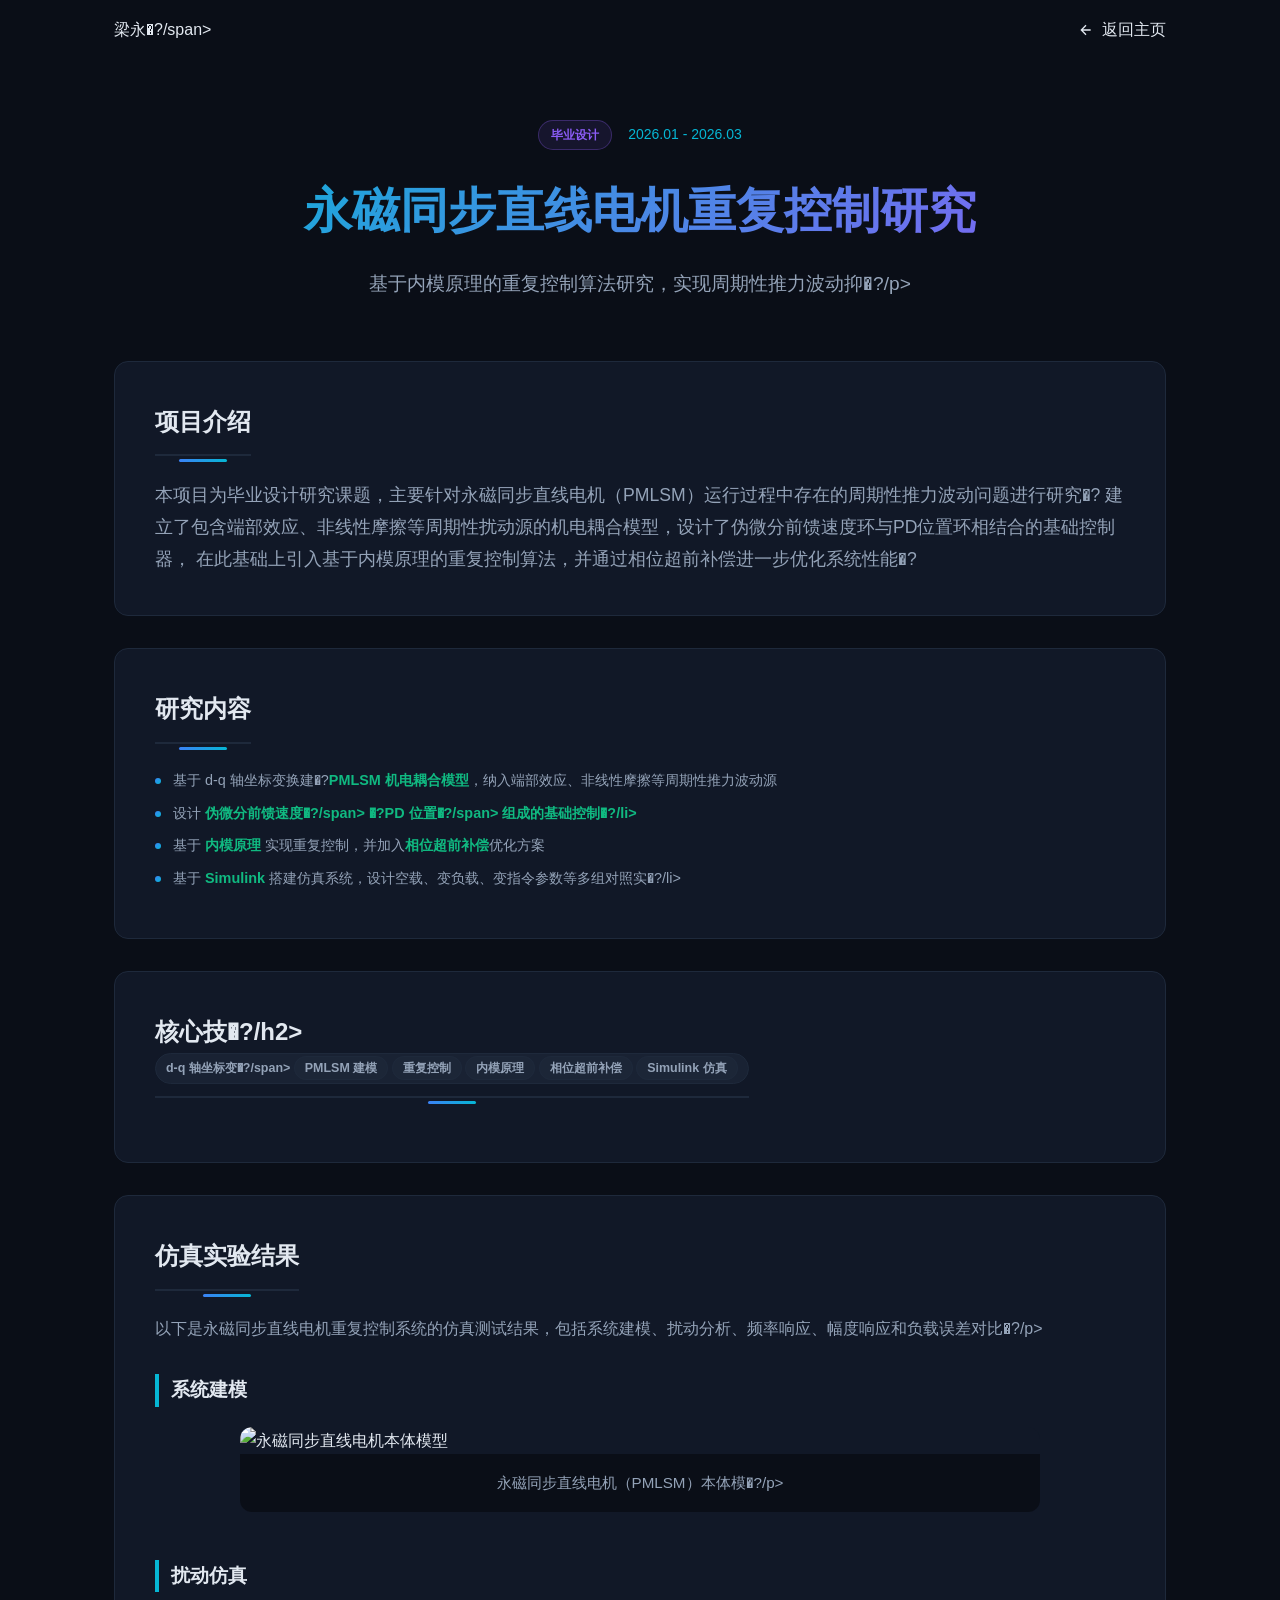
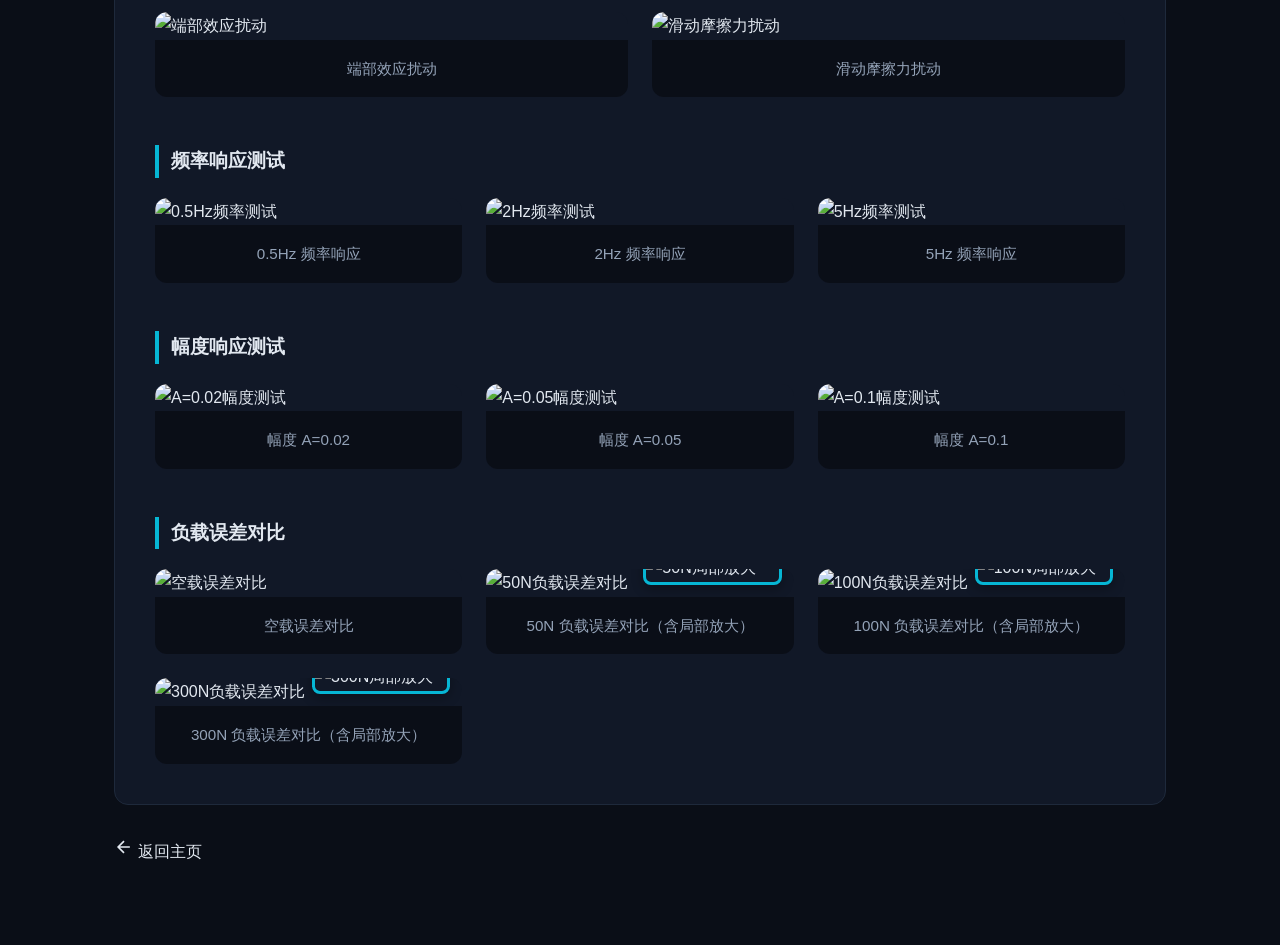
==== commit 7b463589: "修复：修复编码问题，更新视频文件名引用" ====
--- a/project1.html
+++ b/project1.html
@@ -96,8 +96,8 @@
                                 <p class="gallery-caption">端部效应扰动</p>
                             </div>
                             <div class="gallery-item">
-                                <img data-src="assets/project1/滑动摩擦力扰�?png" class="lazy" alt="滑动摩擦力扰�? class="gallery-image">
-                                <p class="gallery-caption">滑动摩擦力扰�?/p>
+                                <img data-src="assets/project1/滑动摩擦力扰动.png" alt="滑动摩擦力扰动" class="lazy gallery-image">
+                                <p class="gallery-caption">滑动摩擦力扰动</p>
                             </div>
                         </div>
                     </div>
@@ -150,22 +150,22 @@
                             </div>
                             <div class="gallery-item">
                                 <div class="image-with-zoom">
-                                    <img data-src="assets/project1/50N_误差对比.png" class="lazy" alt="50N负载误差对比" class="gallery-image">
-                                    <img data-src="assets/project1/50N_误差对比_局部放�?png" class="lazy" alt="50N局部放�? class="zoom-image">
+                                    <img data-src="assets/project1/50N_误差对比.png" alt="50N负载误差对比" class="lazy gallery-image">
+                                    <img data-src="assets/project1/50N_误差对比_局部放大.png" alt="50N局部放大" class="lazy zoom-image">
                                 </div>
                                 <p class="gallery-caption">50N 负载误差对比（含局部放大）</p>
                             </div>
                             <div class="gallery-item">
                                 <div class="image-with-zoom">
-                                    <img data-src="assets/project1/100N_误差对比.png" class="lazy" alt="100N负载误差对比" class="gallery-image">
-                                    <img data-src="assets/project1/100N_误差对比_局部放�?png" class="lazy" alt="100N局部放�? class="zoom-image">
+                                    <img data-src="assets/project1/100N_误差对比.png" alt="100N负载误差对比" class="lazy gallery-image">
+                                    <img data-src="assets/project1/100N_误差对比_局部放大.png" alt="100N局部放大" class="lazy zoom-image">
                                 </div>
                                 <p class="gallery-caption">100N 负载误差对比（含局部放大）</p>
                             </div>
                             <div class="gallery-item">
                                 <div class="image-with-zoom">
-                                    <img data-src="assets/project1/300N_误差对比.png" class="lazy" alt="300N负载误差对比" class="gallery-image">
-                                    <img data-src="assets/project1/300N_误差对比_局部放�?png" class="lazy" alt="300N局部放�? class="zoom-image">
+                                    <img data-src="assets/project1/300N_误差对比.png" alt="300N负载误差对比" class="lazy gallery-image">
+                                    <img data-src="assets/project1/300N_误差对比_局部放大.png" alt="300N局部放大" class="lazy zoom-image">
                                 </div>
                                 <p class="gallery-caption">300N 负载误差对比（含局部放大）</p>
                             </div>
--- a/css/style.css
+++ b/css/style.css
@@ -46,15 +46,6 @@
     -webkit-font-smoothing: antialiased;
 }
 
-img.lazy {
-    opacity: 0;
-    transition: opacity 0.3s ease;
-}
-
-img.lazy.loaded {
-    opacity: 1;
-}
-
 a {
     color: inherit;
     text-decoration: none;
--- a/css/project-detail.css
+++ b/css/project-detail.css
@@ -1,14 +1,4 @@
 /* ========== 项目详情页面样式 ========== */
-
-/* 懒加载图片样式 */
-img.lazy {
-    opacity: 0;
-    transition: opacity 0.3s ease;
-}
-
-img.lazy.loaded {
-    opacity: 1;
-}
 
 .project-detail-section {
     padding: 120px 0 80px;
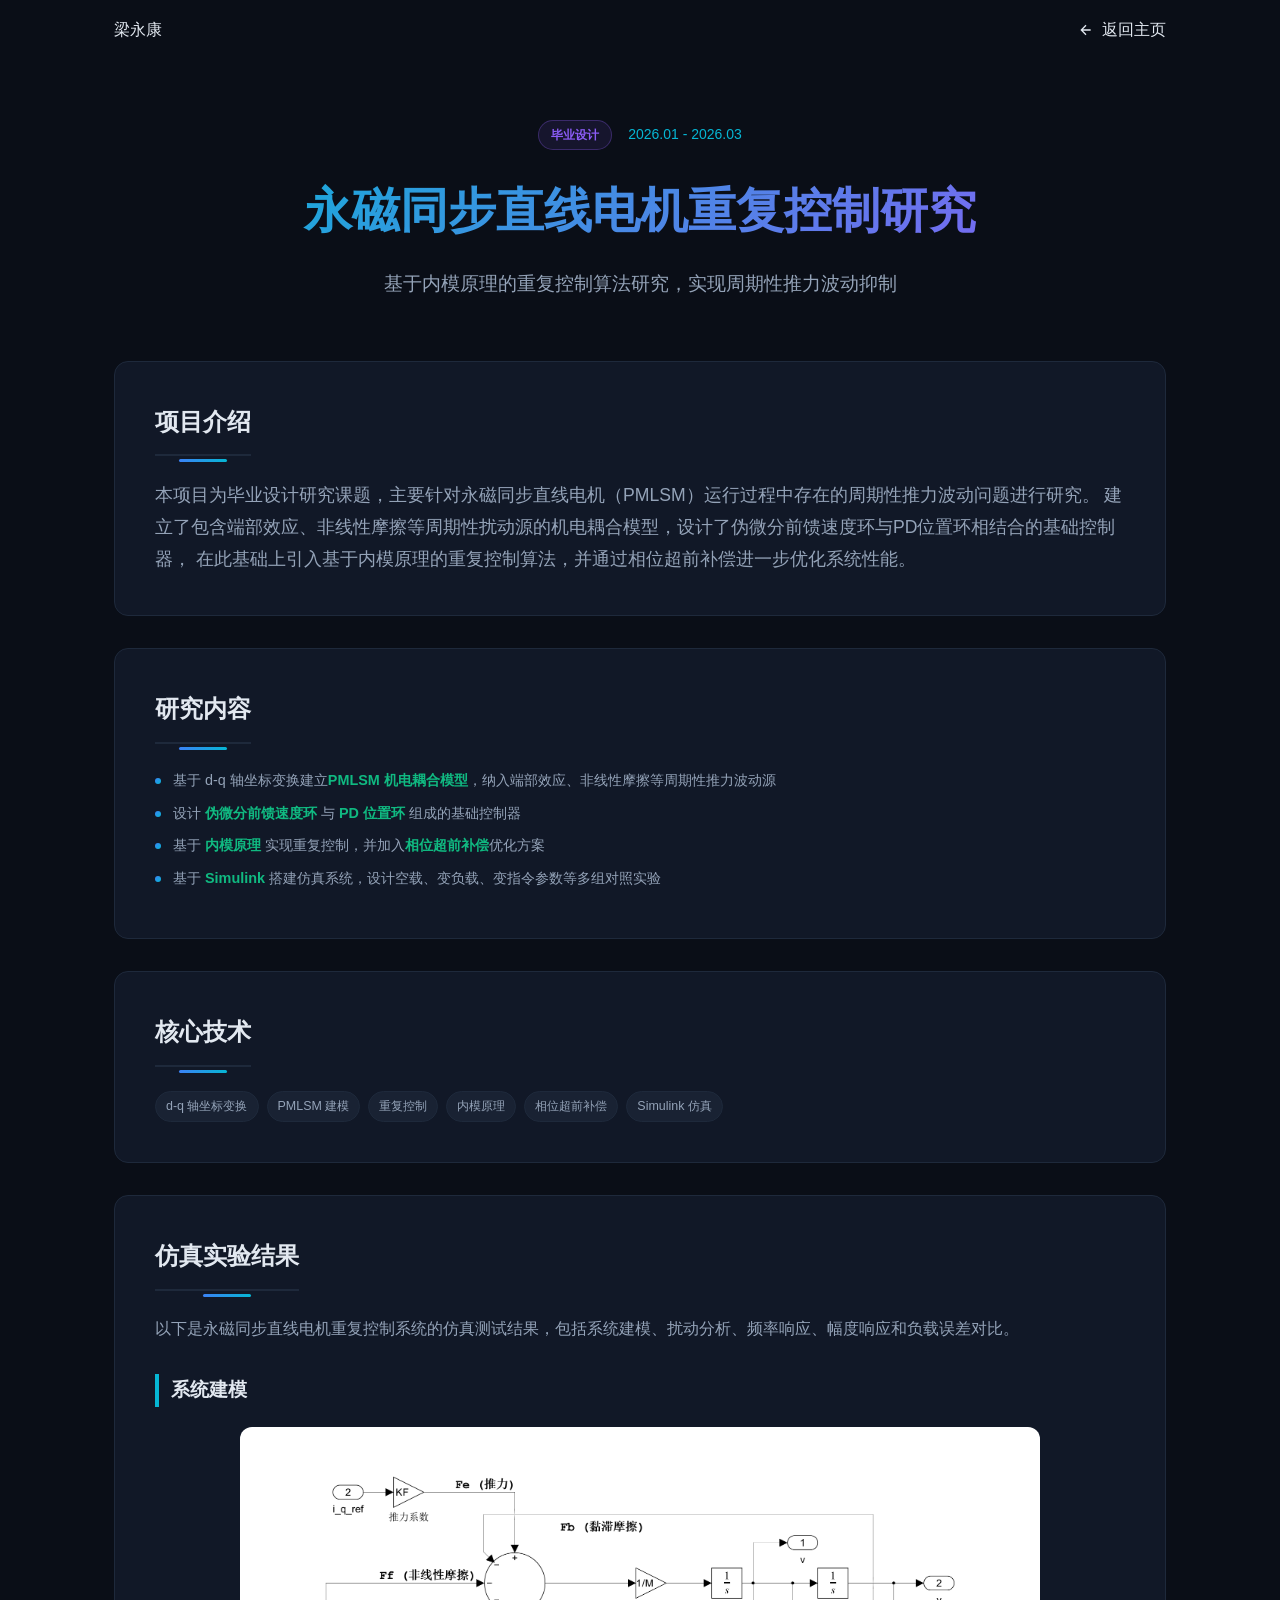
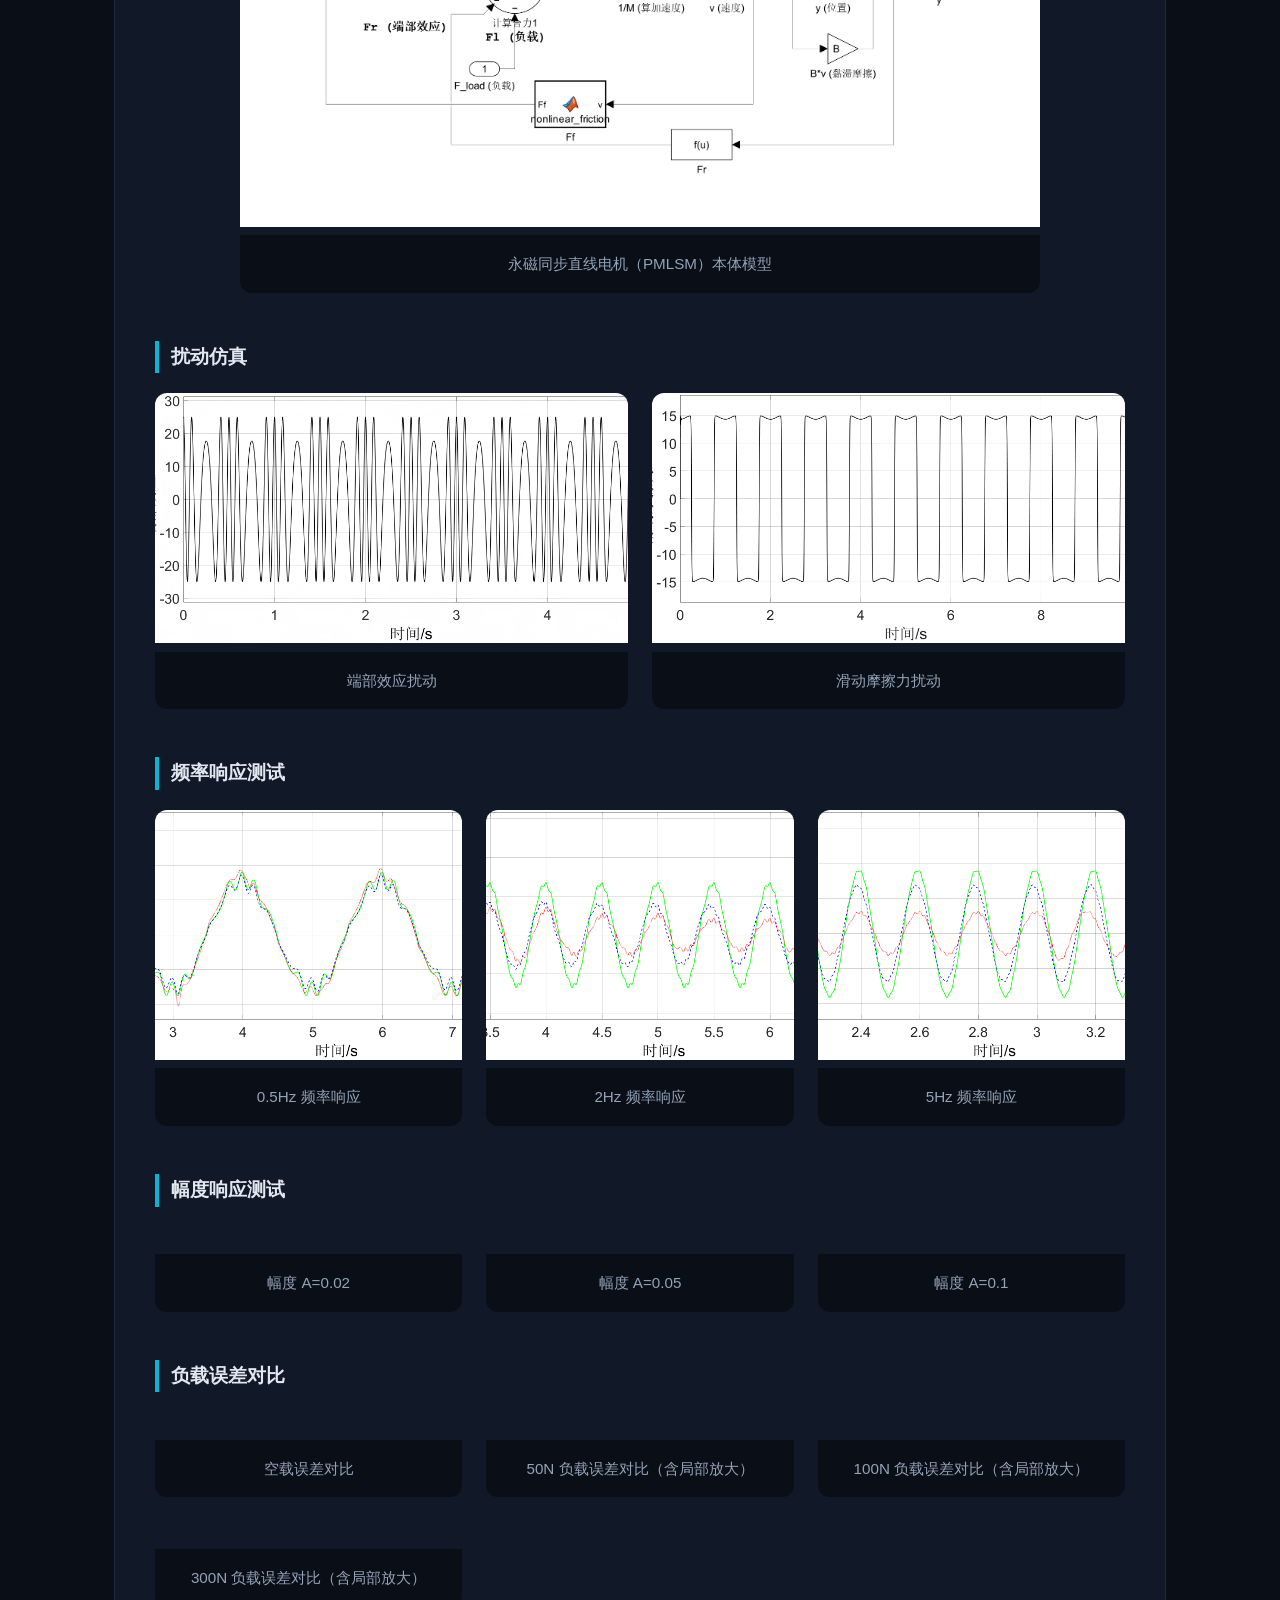
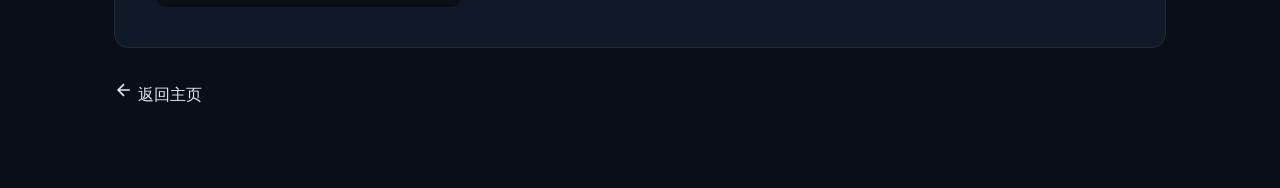
==== commit 2284f7ca: "更新：添加项目2电路图，删除占位符，修复所有乱码" ====
--- a/project1.html
+++ b/project1.html
@@ -8,12 +8,12 @@
     <link rel="stylesheet" href="css/project-detail.css">
 </head>
 <body>
-    <!-- 导航�?-->
+    <!-- 导航栏 -->
     <nav class="navbar">
         <div class="container">
             <div class="nav-content">
                 <a href="index.html" class="logo">
-                    <span class="logo-text">梁永�?/span>
+                    <span class="logo-text">梁永康</span>
                 </a>
                 <a href="index.html" class="btn btn-secondary">
                     <svg viewBox="0 0 24 24" width="16" height="16" fill="none" stroke="currentColor" stroke-width="2">
@@ -35,33 +35,35 @@
                     <span class="project-date">2026.01 - 2026.03</span>
                 </div>
                 <h1 class="project-detail-title">永磁同步直线电机重复控制研究</h1>
-                <p class="project-detail-subtitle">基于内模原理的重复控制算法研究，实现周期性推力波动抑�?/p>
+                <p class="project-detail-subtitle">基于内模原理的重复控制算法研究，实现周期性推力波动抑制</p>
             </div>
 
             <!-- 项目介绍 -->
             <div class="project-detail-card card">
                 <h2 class="section-title">项目介绍</h2>
                 <p class="project-description">
-                    本项目为毕业设计研究课题，主要针对永磁同步直线电机（PMLSM）运行过程中存在的周期性推力波动问题进行研究�?                    建立了包含端部效应、非线性摩擦等周期性扰动源的机电耦合模型，设计了伪微分前馈速度环与PD位置环相结合的基础控制器，
-                    在此基础上引入基于内模原理的重复控制算法，并通过相位超前补偿进一步优化系统性能�?                </p>
+                    本项目为毕业设计研究课题，主要针对永磁同步直线电机（PMLSM）运行过程中存在的周期性推力波动问题进行研究。
+                    建立了包含端部效应、非线性摩擦等周期性扰动源的机电耦合模型，设计了伪微分前馈速度环与PD位置环相结合的基础控制器，
+                    在此基础上引入基于内模原理的重复控制算法，并通过相位超前补偿进一步优化系统性能。
+                </p>
             </div>
 
             <!-- 项目职责 -->
             <div class="project-detail-card card">
                 <h2 class="section-title">研究内容</h2>
                 <ul class="project-list">
-                    <li>基于 d-q 轴坐标变换建�?<span class="highlight">PMLSM 机电耦合模型</span>，纳入端部效应、非线性摩擦等周期性推力波动源</li>
-                    <li>设计 <span class="highlight">伪微分前馈速度�?/span> �?<span class="highlight">PD 位置�?/span> 组成的基础控制�?/li>
+                    <li>基于 d-q 轴坐标变换建立<span class="highlight">PMLSM 机电耦合模型</span>，纳入端部效应、非线性摩擦等周期性推力波动源</li>
+                    <li>设计 <span class="highlight">伪微分前馈速度环</span> 与 <span class="highlight">PD 位置环</span> 组成的基础控制器</li>
                     <li>基于 <span class="highlight">内模原理</span> 实现重复控制，并加入<span class="highlight">相位超前补偿</span>优化方案</li>
-                    <li>基于 <span class="highlight">Simulink</span> 搭建仿真系统，设计空载、变负载、变指令参数等多组对照实�?/li>
+                    <li>基于 <span class="highlight">Simulink</span> 搭建仿真系统，设计空载、变负载、变指令参数等多组对照实验</li>
                 </ul>
             </div>
 
-            <!-- 核心技�?-->
-            <div class="project-detail-card card">
-                <h2 class="section-title">核心技�?/h2>
+            <!-- 核心技术 -->
+            <div class="project-detail-card card">
+                <h2 class="section-title">核心技术</h2>
                 <div class="tech-tags">
-                    <span class="tech-tag">d-q 轴坐标变�?/span>
+                    <span class="tech-tag">d-q 轴坐标变换</span>
                     <span class="tech-tag">PMLSM 建模</span>
                     <span class="tech-tag">重复控制</span>
                     <span class="tech-tag">内模原理</span>
@@ -73,7 +75,7 @@
             <!-- 项目成果展示 -->
             <div class="project-detail-card card">
                 <h2 class="section-title">仿真实验结果</h2>
-                <p class="result-description">以下是永磁同步直线电机重复控制系统的仿真测试结果，包括系统建模、扰动分析、频率响应、幅度响应和负载误差对比�?/p>
+                <p class="result-description">以下是永磁同步直线电机重复控制系统的仿真测试结果，包括系统建模、扰动分析、频率响应、幅度响应和负载误差对比。</p>
                 
                 <div class="project-gallery">
                     <!-- 系统建模 -->
@@ -81,8 +83,8 @@
                         <h3 class="gallery-group-title">系统建模</h3>
                         <div class="gallery-grid gallery-grid-single">
                             <div class="gallery-item">
-                                <img data-src="assets/project1/PMLSM_Plant.png" class="lazy" alt="永磁同步直线电机本体模型" class="gallery-image">
-                                <p class="gallery-caption">永磁同步直线电机（PMLSM）本体模�?/p>
+                                <img data-src="assets/project1/PMLSM_Plant.png" alt="永磁同步直线电机本体模型" class="lazy gallery-image">
+                                <p class="gallery-caption">永磁同步直线电机（PMLSM）本体模型</p>
                             </div>
                         </div>
                     </div>
@@ -92,7 +94,7 @@
                         <h3 class="gallery-group-title">扰动仿真</h3>
                         <div class="gallery-grid">
                             <div class="gallery-item">
-                                <img data-src="assets/project1/端部效应扰动.png" class="lazy" alt="端部效应扰动" class="gallery-image">
+                                <img data-src="assets/project1/端部效应扰动.png" alt="端部效应扰动" class="lazy gallery-image">
                                 <p class="gallery-caption">端部效应扰动</p>
                             </div>
                             <div class="gallery-item">
@@ -107,15 +109,15 @@
                         <h3 class="gallery-group-title">频率响应测试</h3>
                         <div class="gallery-grid">
                             <div class="gallery-item">
-                                <img data-src="assets/project1/0.5hz.png" class="lazy" alt="0.5Hz频率测试" class="gallery-image">
+                                <img data-src="assets/project1/0.5hz.png" alt="0.5Hz频率测试" class="lazy gallery-image">
                                 <p class="gallery-caption">0.5Hz 频率响应</p>
                             </div>
                             <div class="gallery-item">
-                                <img data-src="assets/project1/2hz.png" class="lazy" alt="2Hz频率测试" class="gallery-image">
+                                <img data-src="assets/project1/2hz.png" alt="2Hz频率测试" class="lazy gallery-image">
                                 <p class="gallery-caption">2Hz 频率响应</p>
                             </div>
                             <div class="gallery-item">
-                                <img data-src="assets/project1/5hz.png" class="lazy" alt="5Hz频率测试" class="gallery-image">
+                                <img data-src="assets/project1/5hz.png" alt="5Hz频率测试" class="lazy gallery-image">
                                 <p class="gallery-caption">5Hz 频率响应</p>
                             </div>
                         </div>
@@ -126,15 +128,15 @@
                         <h3 class="gallery-group-title">幅度响应测试</h3>
                         <div class="gallery-grid">
                             <div class="gallery-item">
-                                <img data-src="assets/project1/A=0.02.png" class="lazy" alt="A=0.02幅度测试" class="gallery-image">
+                                <img data-src="assets/project1/A=0.02.png" alt="A=0.02幅度测试" class="lazy gallery-image">
                                 <p class="gallery-caption">幅度 A=0.02</p>
                             </div>
                             <div class="gallery-item">
-                                <img data-src="assets/project1/A=0.05.png" class="lazy" alt="A=0.05幅度测试" class="gallery-image">
+                                <img data-src="assets/project1/A=0.05.png" alt="A=0.05幅度测试" class="lazy gallery-image">
                                 <p class="gallery-caption">幅度 A=0.05</p>
                             </div>
                             <div class="gallery-item">
-                                <img data-src="assets/project1/A=0.1.png" class="lazy" alt="A=0.1幅度测试" class="gallery-image">
+                                <img data-src="assets/project1/A=0.1.png" alt="A=0.1幅度测试" class="lazy gallery-image">
                                 <p class="gallery-caption">幅度 A=0.1</p>
                             </div>
                         </div>
@@ -145,7 +147,7 @@
                         <h3 class="gallery-group-title">负载误差对比</h3>
                         <div class="gallery-grid">
                             <div class="gallery-item">
-                                <img data-src="assets/project1/空载误差对比.png" class="lazy" alt="空载误差对比" class="gallery-image">
+                                <img data-src="assets/project1/空载误差对比.png" alt="空载误差对比" class="lazy gallery-image">
                                 <p class="gallery-caption">空载误差对比</p>
                             </div>
                             <div class="gallery-item">
--- a/css/project-detail.css
+++ b/css/project-detail.css
@@ -1,4 +1,14 @@
 /* ========== 项目详情页面样式 ========== */
+
+/* 懒加载图片样式 */
+img.lazy {
+    opacity: 0;
+    transition: opacity 0.3s ease;
+}
+
+img.lazy.loaded {
+    opacity: 1;
+}
 
 .project-detail-section {
     padding: 120px 0 80px;
